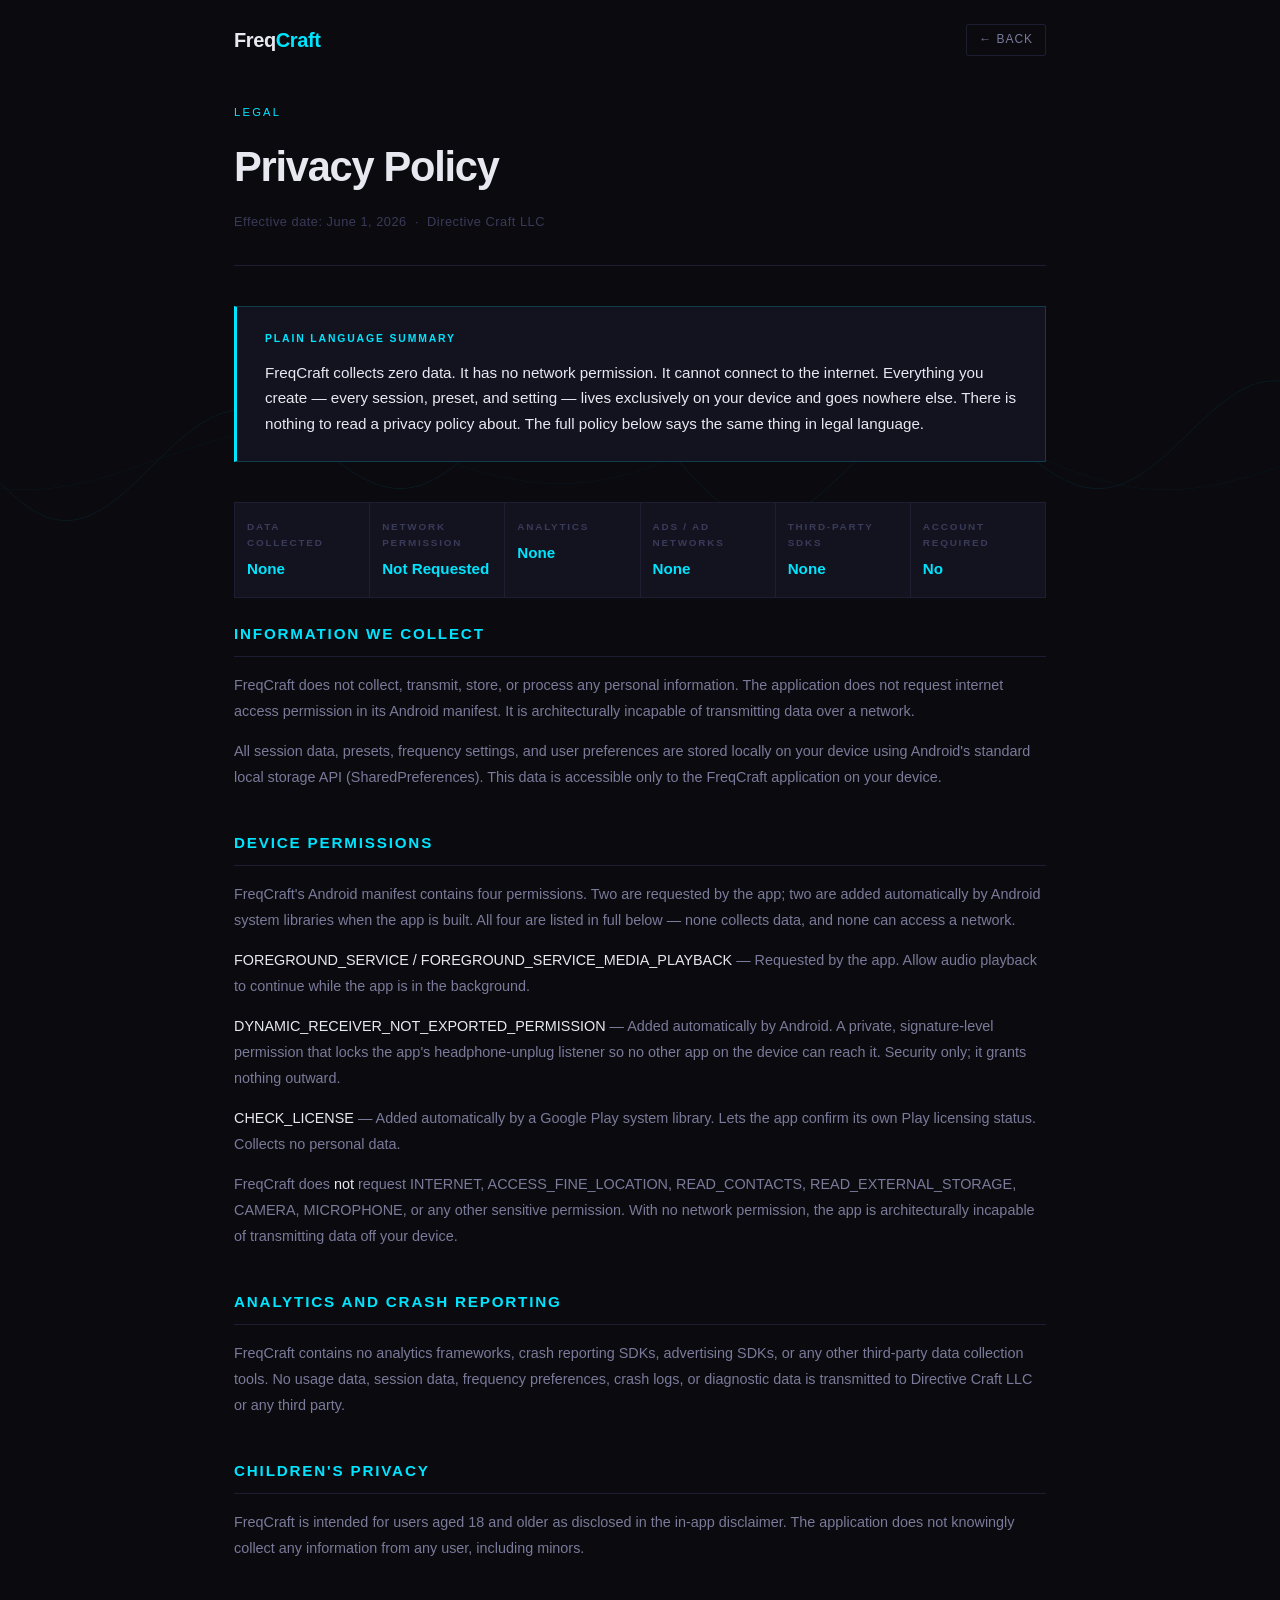
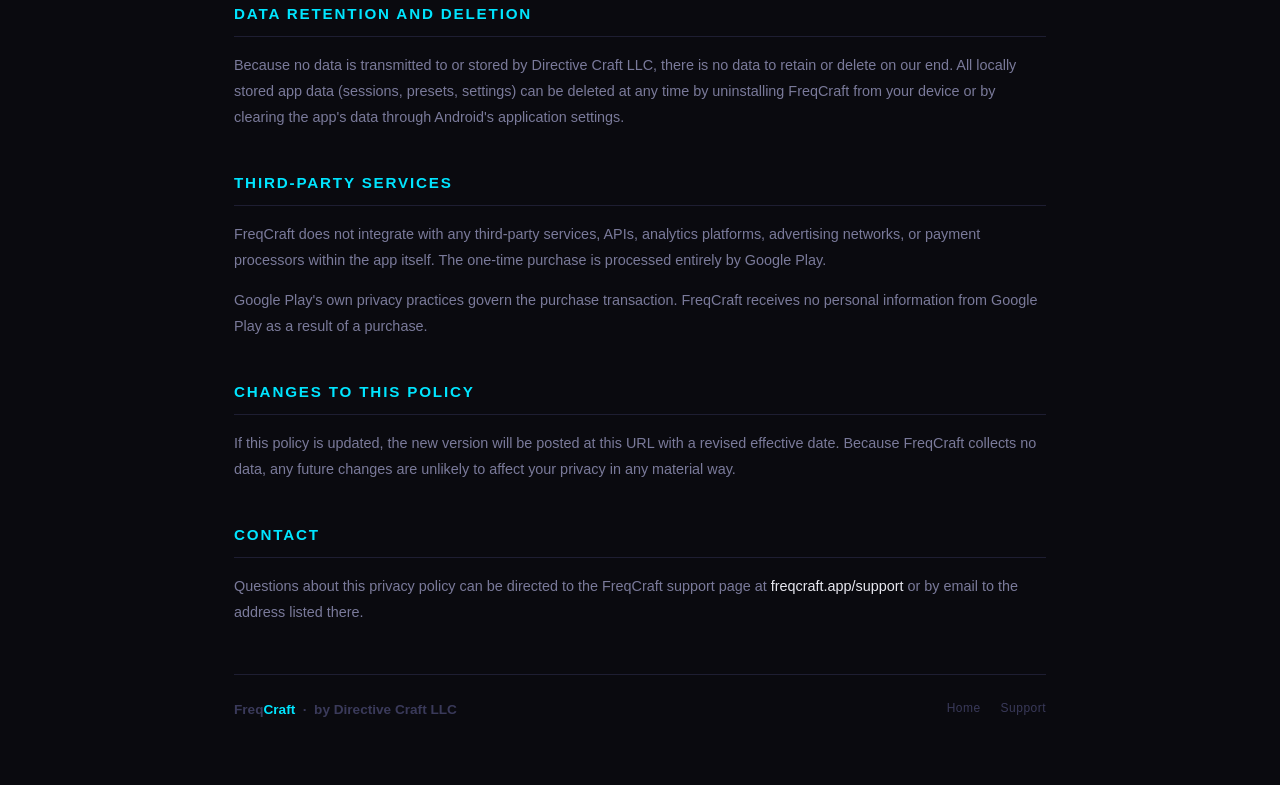
==== privacy/index.html @ 6402389b "Launch: promote launch page to index; self-host fonts (remove Google Fonts tracker) on home/support/" ====
<!DOCTYPE html>
<html lang="en">
<head>
  <meta charset="UTF-8" />
  <meta name="viewport" content="width=device-width, initial-scale=1.0" />
  <link rel="canonical" href="https://www.freqcraft.app/privacy/" />
  <title>Privacy Policy — FreqCraft</title>
  <meta name="description" content="FreqCraft Privacy Policy. Zero data collection. No network permission. Everything stays on your device." />
  <link rel="stylesheet" href="../assets/fonts.css" />
  <style>
    *, *::before, *::after { box-sizing: border-box; margin: 0; padding: 0; }

    :root {
      --black:    #0A0A0F;
      --panel:    #13131F;
      --border:   #1E1E32;
      --cyan:     #00E5FF;
      --cyan-dim: #00E5FF33;
      --text:     #E8E8F0;
      --muted:    #7A7A9A;
      --subtle:   #3A3A5A;
    }

    html { scroll-behavior: smooth; }

    body {
      background: var(--black);
      color: var(--text);
      font-family: 'Inter', sans-serif;
      font-size: 16px;
      line-height: 1.6;
      min-height: 100vh;
      overflow-x: hidden;
    }

    #waveCanvas {
      position: fixed;
      top: 0; left: 0;
      width: 100%; height: 100%;
      pointer-events: none;
      z-index: 0;
      opacity: 0.08;
    }

    .wrapper {
      position: relative;
      z-index: 1;
      max-width: 860px;
      margin: 0 auto;
      padding: 0 24px 64px;
    }

    /* NAV */
    nav {
      padding: 24px 0 0;
      display: flex;
      align-items: center;
      justify-content: space-between;
    }

    .wordmark {
      font-family: 'Space Grotesk', sans-serif;
      font-size: 1.25rem;
      font-weight: 700;
      letter-spacing: -0.02em;
      color: var(--text);
      text-decoration: none;
    }
    .wordmark span { color: var(--cyan); }

    .back-link {
      font-family: 'Space Grotesk', sans-serif;
      font-size: 0.75rem;
      font-weight: 500;
      letter-spacing: 0.08em;
      text-transform: uppercase;
      color: var(--muted);
      text-decoration: none;
      border: 1px solid var(--border);
      padding: 5px 12px;
      border-radius: 2px;
      transition: color 0.2s, border-color 0.2s;
    }
    .back-link:hover { color: var(--cyan); border-color: var(--cyan-dim); }

    /* PAGE HEADER */
    .page-header {
      padding: 48px 0 32px;
      border-bottom: 1px solid var(--border);
      margin-bottom: 40px;
    }

    .eyebrow {
      font-family: 'Space Grotesk', sans-serif;
      font-size: 0.7rem;
      font-weight: 500;
      letter-spacing: 0.2em;
      text-transform: uppercase;
      color: var(--cyan);
      margin-bottom: 12px;
    }

    h1 {
      font-family: 'Space Grotesk', sans-serif;
      font-size: clamp(1.8rem, 4vw, 2.6rem);
      font-weight: 700;
      letter-spacing: -0.03em;
      color: var(--text);
      margin-bottom: 12px;
    }

    .effective-date {
      font-size: 0.8rem;
      color: var(--subtle);
      letter-spacing: 0.04em;
    }

    /* SUMMARY BLOCK */
    .summary-block {
      background: var(--panel);
      border: 1px solid var(--cyan-dim);
      border-left: 3px solid var(--cyan);
      padding: 24px 28px;
      margin-bottom: 40px;
    }

    .summary-block .summary-label {
      font-family: 'Space Grotesk', sans-serif;
      font-size: 0.65rem;
      font-weight: 600;
      letter-spacing: 0.18em;
      text-transform: uppercase;
      color: var(--cyan);
      margin-bottom: 12px;
    }

    .summary-block p {
      font-size: 0.95rem;
      color: var(--text);
      line-height: 1.7;
      font-weight: 400;
    }

    /* SECTION */
    .policy-section {
      margin-bottom: 40px;
    }

    .policy-section h2 {
      font-family: 'Space Grotesk', sans-serif;
      font-size: 0.95rem;
      font-weight: 600;
      letter-spacing: 0.12em;
      text-transform: uppercase;
      color: var(--cyan);
      margin-bottom: 16px;
      padding-bottom: 10px;
      border-bottom: 1px solid var(--border);
    }

    .policy-section p {
      font-size: 0.9rem;
      color: var(--muted);
      line-height: 1.8;
      margin-bottom: 14px;
    }
    .policy-section p:last-child { margin-bottom: 0; }

    .policy-section p strong {
      color: var(--text);
      font-weight: 500;
    }

    /* FACT GRID */
    .fact-grid {
      display: grid;
      grid-template-columns: repeat(6, 1fr);
      gap: 1px;
      background: var(--border);
      border: 1px solid var(--border);
      margin: 24px 0;
    }

    .fact-cell {
      background: var(--panel);
      padding: 16px 12px;
    }

    @media (max-width: 640px) {
      .fact-grid { grid-template-columns: repeat(3, 1fr); }
    }

    .fact-label {
      font-family: 'Space Grotesk', sans-serif;
      font-size: 0.62rem;
      font-weight: 600;
      letter-spacing: 0.18em;
      text-transform: uppercase;
      color: var(--subtle);
      margin-bottom: 6px;
    }

    .fact-value {
      font-family: 'Space Grotesk', sans-serif;
      font-size: 0.95rem;
      font-weight: 600;
      color: var(--text);
    }
    .fact-value.positive { color: var(--cyan); }

    /* FOOTER */
    footer {
      border-top: 1px solid var(--border);
      padding: 24px 0 0;
      margin-top: 48px;
      display: flex;
      align-items: flex-start;
      justify-content: space-between;
      flex-wrap: wrap;
      gap: 12px;
    }

    .footer-mark {
      font-family: 'Space Grotesk', sans-serif;
      font-size: 0.85rem;
      font-weight: 600;
      color: var(--subtle);
    }
    .footer-mark span { color: var(--cyan); }

    .footer-links {
      display: flex;
      gap: 20px;
    }
    .footer-links a {
      font-size: 0.75rem;
      color: var(--subtle);
      text-decoration: none;
      letter-spacing: 0.04em;
      transition: color 0.2s;
    }
    .footer-links a:hover { color: var(--cyan); }

    @media (max-width: 600px) {
      nav { flex-direction: column; align-items: flex-start; gap: 10px; }
      .footer-links { flex-direction: column; gap: 8px; }
    }
  </style>
</head>
<body>

<canvas id="waveCanvas"></canvas>

<div class="wrapper">

  <nav>
    <a href="/" class="wordmark">Freq<span>Craft</span></a>
    <a href="/" class="back-link">← Back</a>
  </nav>

  <div class="page-header">
    <p class="eyebrow">Legal</p>
    <h1>Privacy Policy</h1>
    <p class="effective-date">Effective date: June 1, 2026 &nbsp;·&nbsp; Directive Craft LLC</p>
  </div>

  <div class="summary-block">
    <div class="summary-label">Plain Language Summary</div>
    <p>FreqCraft collects zero data. It has no network permission. It cannot connect to the internet. Everything you create — every session, preset, and setting — lives exclusively on your device and goes nowhere else. There is nothing to read a privacy policy about. The full policy below says the same thing in legal language.</p>
  </div>

  <div class="fact-grid">
    <div class="fact-cell">
      <div class="fact-label">Data Collected</div>
      <div class="fact-value positive">None</div>
    </div>
    <div class="fact-cell">
      <div class="fact-label">Network Permission</div>
      <div class="fact-value positive">Not Requested</div>
    </div>
    <div class="fact-cell">
      <div class="fact-label">Analytics</div>
      <div class="fact-value positive">None</div>
    </div>
    <div class="fact-cell">
      <div class="fact-label">Ads / Ad Networks</div>
      <div class="fact-value positive">None</div>
    </div>
    <div class="fact-cell">
      <div class="fact-label">Third-Party SDKs</div>
      <div class="fact-value positive">None</div>
    </div>
    <div class="fact-cell">
      <div class="fact-label">Account Required</div>
      <div class="fact-value positive">No</div>
    </div>
  </div>

  <div class="policy-section">
    <h2>Information We Collect</h2>
    <p>FreqCraft does not collect, transmit, store, or process any personal information. The application does not request internet access permission in its Android manifest. It is architecturally incapable of transmitting data over a network.</p>
    <p>All session data, presets, frequency settings, and user preferences are stored locally on your device using Android's standard local storage API (SharedPreferences). This data is accessible only to the FreqCraft application on your device.</p>
  </div>

  <div class="policy-section">
    <h2>Device Permissions</h2>
    <p>FreqCraft's Android manifest contains four permissions. Two are requested by the app; two are added automatically by Android system libraries when the app is built. All four are listed in full below — none collects data, and none can access a network.</p>
    <p><strong>FOREGROUND_SERVICE / FOREGROUND_SERVICE_MEDIA_PLAYBACK</strong> — Requested by the app. Allow audio playback to continue while the app is in the background.</p>
    <p><strong>DYNAMIC_RECEIVER_NOT_EXPORTED_PERMISSION</strong> — Added automatically by Android. A private, signature-level permission that locks the app's headphone-unplug listener so no other app on the device can reach it. Security only; it grants nothing outward.</p>
    <p><strong>CHECK_LICENSE</strong> — Added automatically by a Google Play system library. Lets the app confirm its own Play licensing status. Collects no personal data.</p>
    <p>FreqCraft does <strong>not</strong> request INTERNET, ACCESS_FINE_LOCATION, READ_CONTACTS, READ_EXTERNAL_STORAGE, CAMERA, MICROPHONE, or any other sensitive permission. With no network permission, the app is architecturally incapable of transmitting data off your device.</p>
  </div>

  <div class="policy-section">
    <h2>Analytics and Crash Reporting</h2>
    <p>FreqCraft contains no analytics frameworks, crash reporting SDKs, advertising SDKs, or any other third-party data collection tools. No usage data, session data, frequency preferences, crash logs, or diagnostic data is transmitted to Directive Craft LLC or any third party.</p>
  </div>

  <div class="policy-section">
    <h2>Children's Privacy</h2>
    <p>FreqCraft is intended for users aged 18 and older as disclosed in the in-app disclaimer. The application does not knowingly collect any information from any user, including minors.</p>
  </div>

  <div class="policy-section">
    <h2>Data Retention and Deletion</h2>
    <p>Because no data is transmitted to or stored by Directive Craft LLC, there is no data to retain or delete on our end. All locally stored app data (sessions, presets, settings) can be deleted at any time by uninstalling FreqCraft from your device or by clearing the app's data through Android's application settings.</p>
  </div>

  <div class="policy-section">
    <h2>Third-Party Services</h2>
    <p>FreqCraft does not integrate with any third-party services, APIs, analytics platforms, advertising networks, or payment processors within the app itself. The one-time purchase is processed entirely by Google Play.</p>
    <p>Google Play's own privacy practices govern the purchase transaction. FreqCraft receives no personal information from Google Play as a result of a purchase.</p>
  </div>

  <div class="policy-section">
    <h2>Changes to This Policy</h2>
    <p>If this policy is updated, the new version will be posted at this URL with a revised effective date. Because FreqCraft collects no data, any future changes are unlikely to affect your privacy in any material way.</p>
  </div>

  <div class="policy-section">
    <h2>Contact</h2>
    <p>Questions about this privacy policy can be directed to the FreqCraft support page at <strong>freqcraft.app/support</strong> or by email to the address listed there.</p>
  </div>

  <footer>
    <div class="footer-mark">Freq<span>Craft</span> &nbsp;·&nbsp; by Directive Craft LLC</div>
    <div class="footer-links">
      <a href="/">Home</a>
      <a href="/support">Support</a>
    </div>
  </footer>

</div>

<script>
  const canvas = document.getElementById('waveCanvas');
  const ctx    = canvas.getContext('2d');
  let W, H, t  = 0;

  function resize() {
    W = canvas.width  = window.innerWidth;
    H = canvas.height = window.innerHeight;
  }

  function draw() {
    ctx.clearRect(0, 0, W, H);
    const waves = [
      { freq: 0.018, amp: 0.06,  speed: 0.012, phase: 0,   alpha: 0.9 },
      { freq: 0.011, amp: 0.04,  speed: 0.007, phase: 1.2, alpha: 0.5 },
    ];
    waves.forEach(function(w) {
      ctx.beginPath();
      ctx.strokeStyle = 'rgba(0,229,255,' + w.alpha + ')';
      ctx.lineWidth = 1;
      for (var x = 0; x <= W; x += 2) {
        var y = H / 2
          + Math.sin(x * w.freq + t * w.speed + w.phase) * (H * w.amp)
          + Math.sin(x * w.freq * 0.5 + t * w.speed * 0.6) * (H * w.amp * 0.4);
        if (x === 0) { ctx.moveTo(x, y); } else { ctx.lineTo(x, y); }
      }
      ctx.stroke();
    });
    t++;
    requestAnimationFrame(draw);
  }

  window.addEventListener('resize', resize);
  resize();
  draw();
</script>

</body>
</html>
---- assets/fonts.css ----
@font-face {
  font-family: 'Inter';
  font-style: normal;
  font-weight: 300;
  font-display: swap;
  src: url(fonts/Inter-300.woff2) format('woff2');
  unicode-range: U+0000-00FF, U+0131, U+0152-0153, U+02BB-02BC, U+02C6, U+02DA, U+02DC, U+0304, U+0308, U+0329, U+2000-206F, U+20AC, U+2122, U+2191, U+2193, U+2212, U+2215, U+FEFF, U+FFFD;
}
@font-face {
  font-family: 'Inter';
  font-style: normal;
  font-weight: 400;
  font-display: swap;
  src: url(fonts/Inter-400.woff2) format('woff2');
  unicode-range: U+0000-00FF, U+0131, U+0152-0153, U+02BB-02BC, U+02C6, U+02DA, U+02DC, U+0304, U+0308, U+0329, U+2000-206F, U+20AC, U+2122, U+2191, U+2193, U+2212, U+2215, U+FEFF, U+FFFD;
}
@font-face {
  font-family: 'Inter';
  font-style: normal;
  font-weight: 500;
  font-display: swap;
  src: url(fonts/Inter-500.woff2) format('woff2');
  unicode-range: U+0000-00FF, U+0131, U+0152-0153, U+02BB-02BC, U+02C6, U+02DA, U+02DC, U+0304, U+0308, U+0329, U+2000-206F, U+20AC, U+2122, U+2191, U+2193, U+2212, U+2215, U+FEFF, U+FFFD;
}
@font-face {
  font-family: 'Space Grotesk';
  font-style: normal;
  font-weight: 300;
  font-display: swap;
  src: url(fonts/SpaceGrotesk-300.woff2) format('woff2');
  unicode-range: U+0000-00FF, U+0131, U+0152-0153, U+02BB-02BC, U+02C6, U+02DA, U+02DC, U+0304, U+0308, U+0329, U+2000-206F, U+20AC, U+2122, U+2191, U+2193, U+2212, U+2215, U+FEFF, U+FFFD;
}
@font-face {
  font-family: 'Space Grotesk';
  font-style: normal;
  font-weight: 400;
  font-display: swap;
  src: url(fonts/SpaceGrotesk-400.woff2) format('woff2');
  unicode-range: U+0000-00FF, U+0131, U+0152-0153, U+02BB-02BC, U+02C6, U+02DA, U+02DC, U+0304, U+0308, U+0329, U+2000-206F, U+20AC, U+2122, U+2191, U+2193, U+2212, U+2215, U+FEFF, U+FFFD;
}
@font-face {
  font-family: 'Space Grotesk';
  font-style: normal;
  font-weight: 500;
  font-display: swap;
  src: url(fonts/SpaceGrotesk-500.woff2) format('woff2');
  unicode-range: U+0000-00FF, U+0131, U+0152-0153, U+02BB-02BC, U+02C6, U+02DA, U+02DC, U+0304, U+0308, U+0329, U+2000-206F, U+20AC, U+2122, U+2191, U+2193, U+2212, U+2215, U+FEFF, U+FFFD;
}
@font-face {
  font-family: 'Space Grotesk';
  font-style: normal;
  font-weight: 600;
  font-display: swap;
  src: url(fonts/SpaceGrotesk-600.woff2) format('woff2');
  unicode-range: U+0000-00FF, U+0131, U+0152-0153, U+02BB-02BC, U+02C6, U+02DA, U+02DC, U+0304, U+0308, U+0329, U+2000-206F, U+20AC, U+2122, U+2191, U+2193, U+2212, U+2215, U+FEFF, U+FFFD;
}
@font-face {
  font-family: 'Space Grotesk';
  font-style: normal;
  font-weight: 700;
  font-display: swap;
  src: url(fonts/SpaceGrotesk-700.woff2) format('woff2');
  unicode-range: U+0000-00FF, U+0131, U+0152-0153, U+02BB-02BC, U+02C6, U+02DA, U+02DC, U+0304, U+0308, U+0329, U+2000-206F, U+20AC, U+2122, U+2191, U+2193, U+2212, U+2215, U+FEFF, U+FFFD;
}
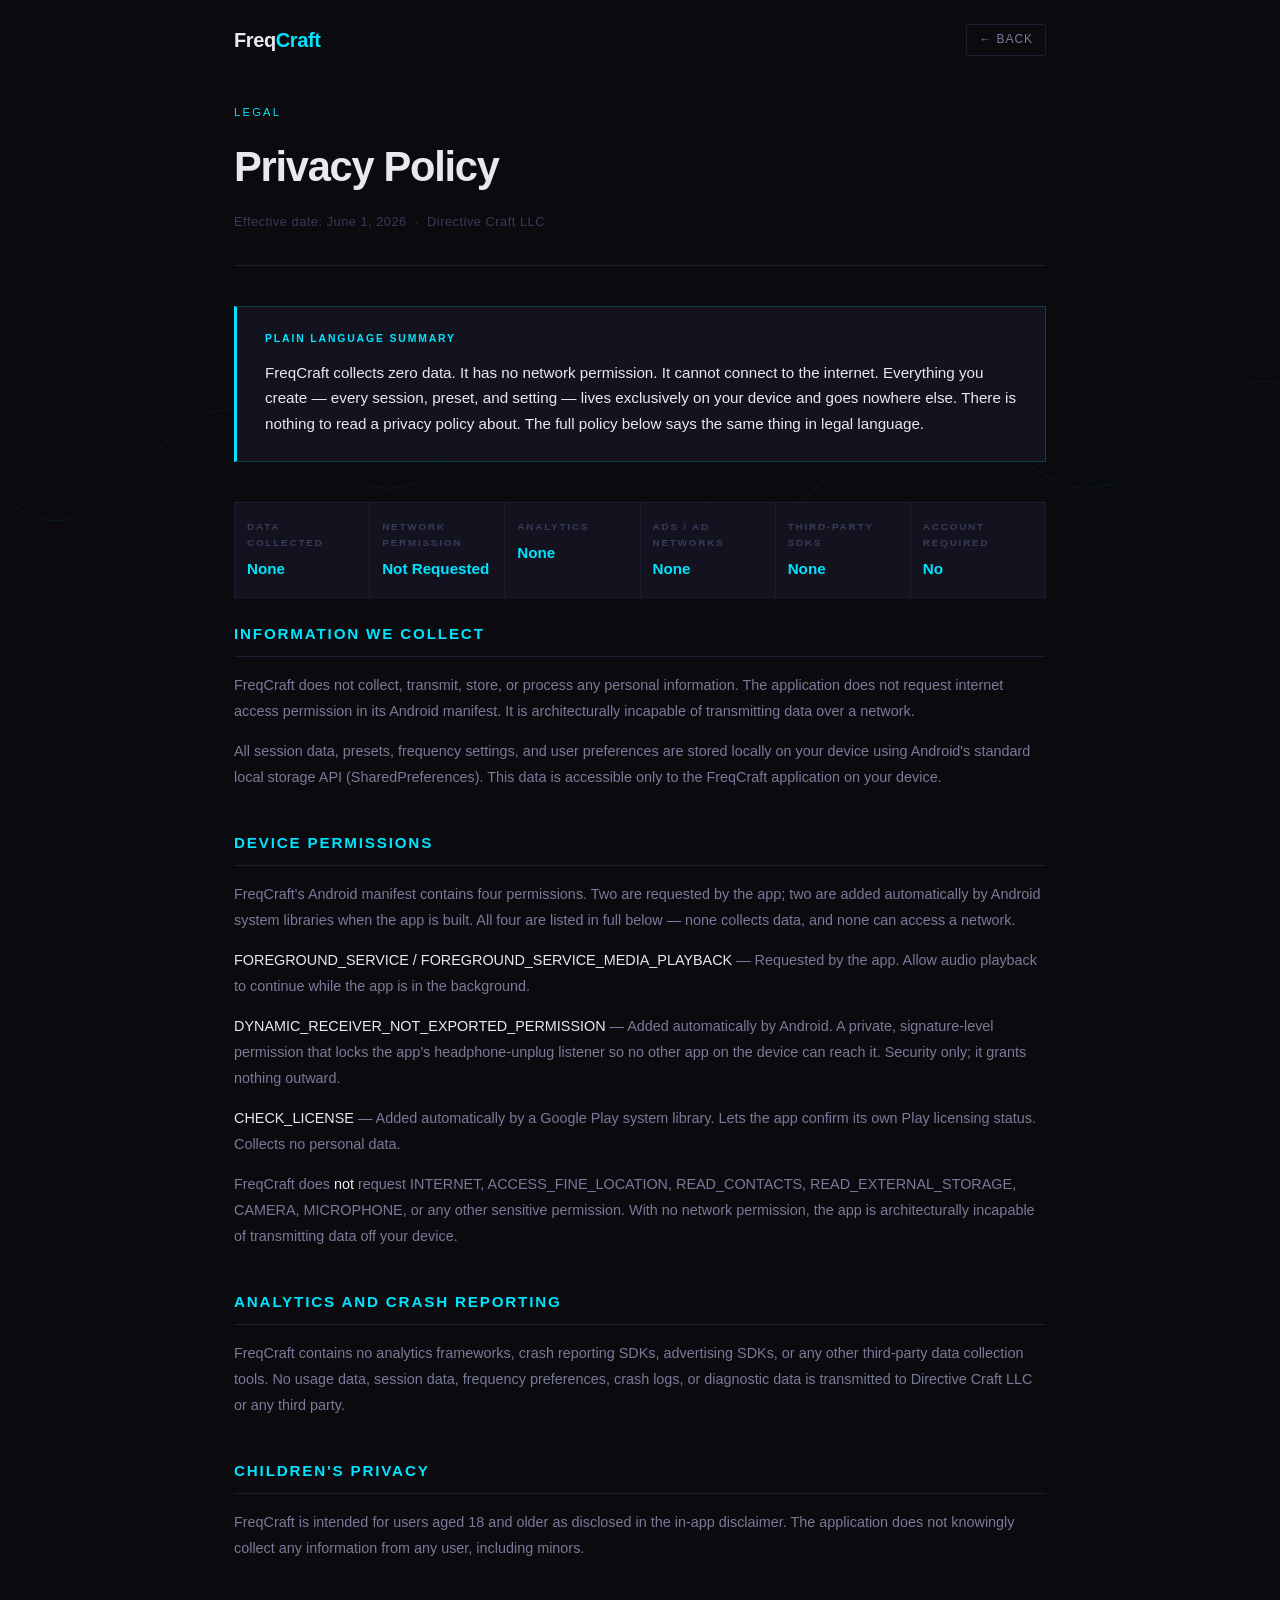
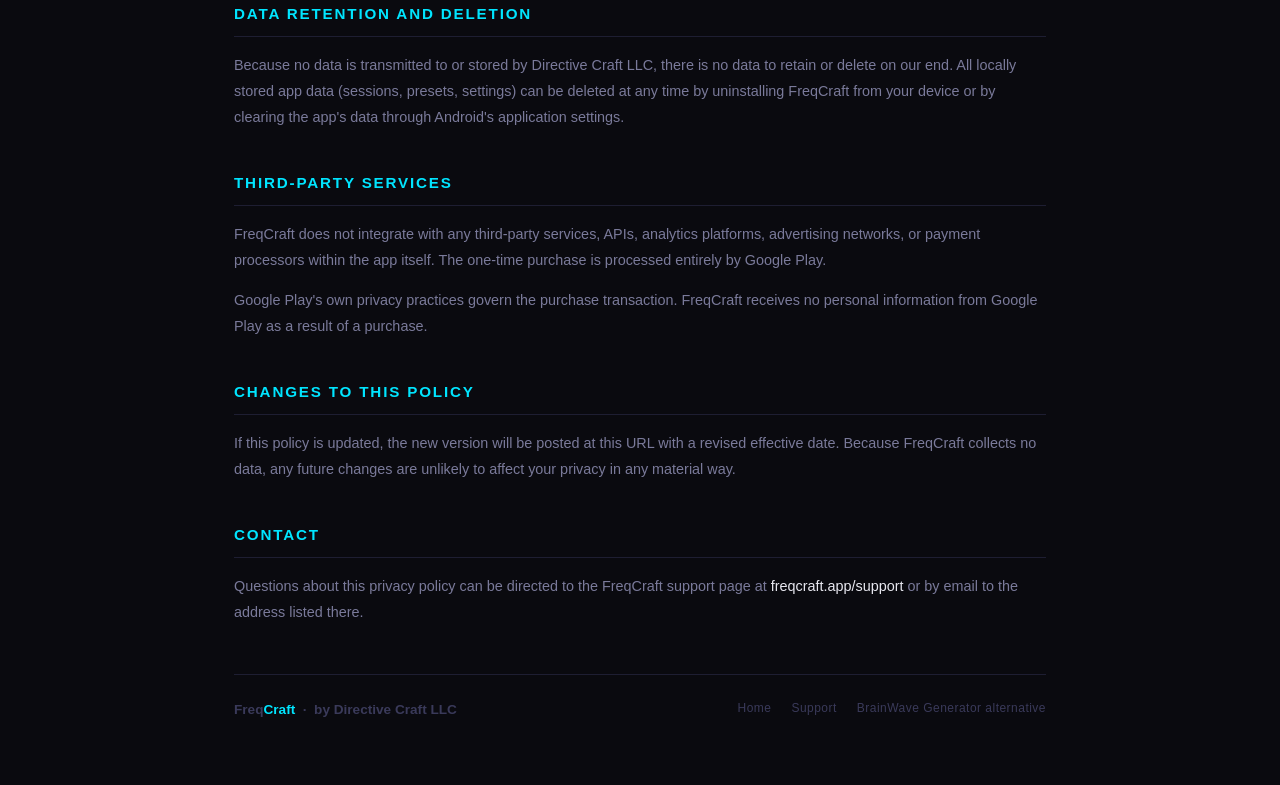
==== commit 42f62a60: "Restore homepage feature graphic + social tags; add nav/footer to BWGen page; cross-link support & p" ====
--- a/privacy/index.html
+++ b/privacy/index.html
@@ -347,6 +347,7 @@
     <div class="footer-links">
       <a href="/">Home</a>
       <a href="/support">Support</a>
+      <a href="/alternatives/brainwave-generator">BrainWave Generator alternative</a>
     </div>
   </footer>
 
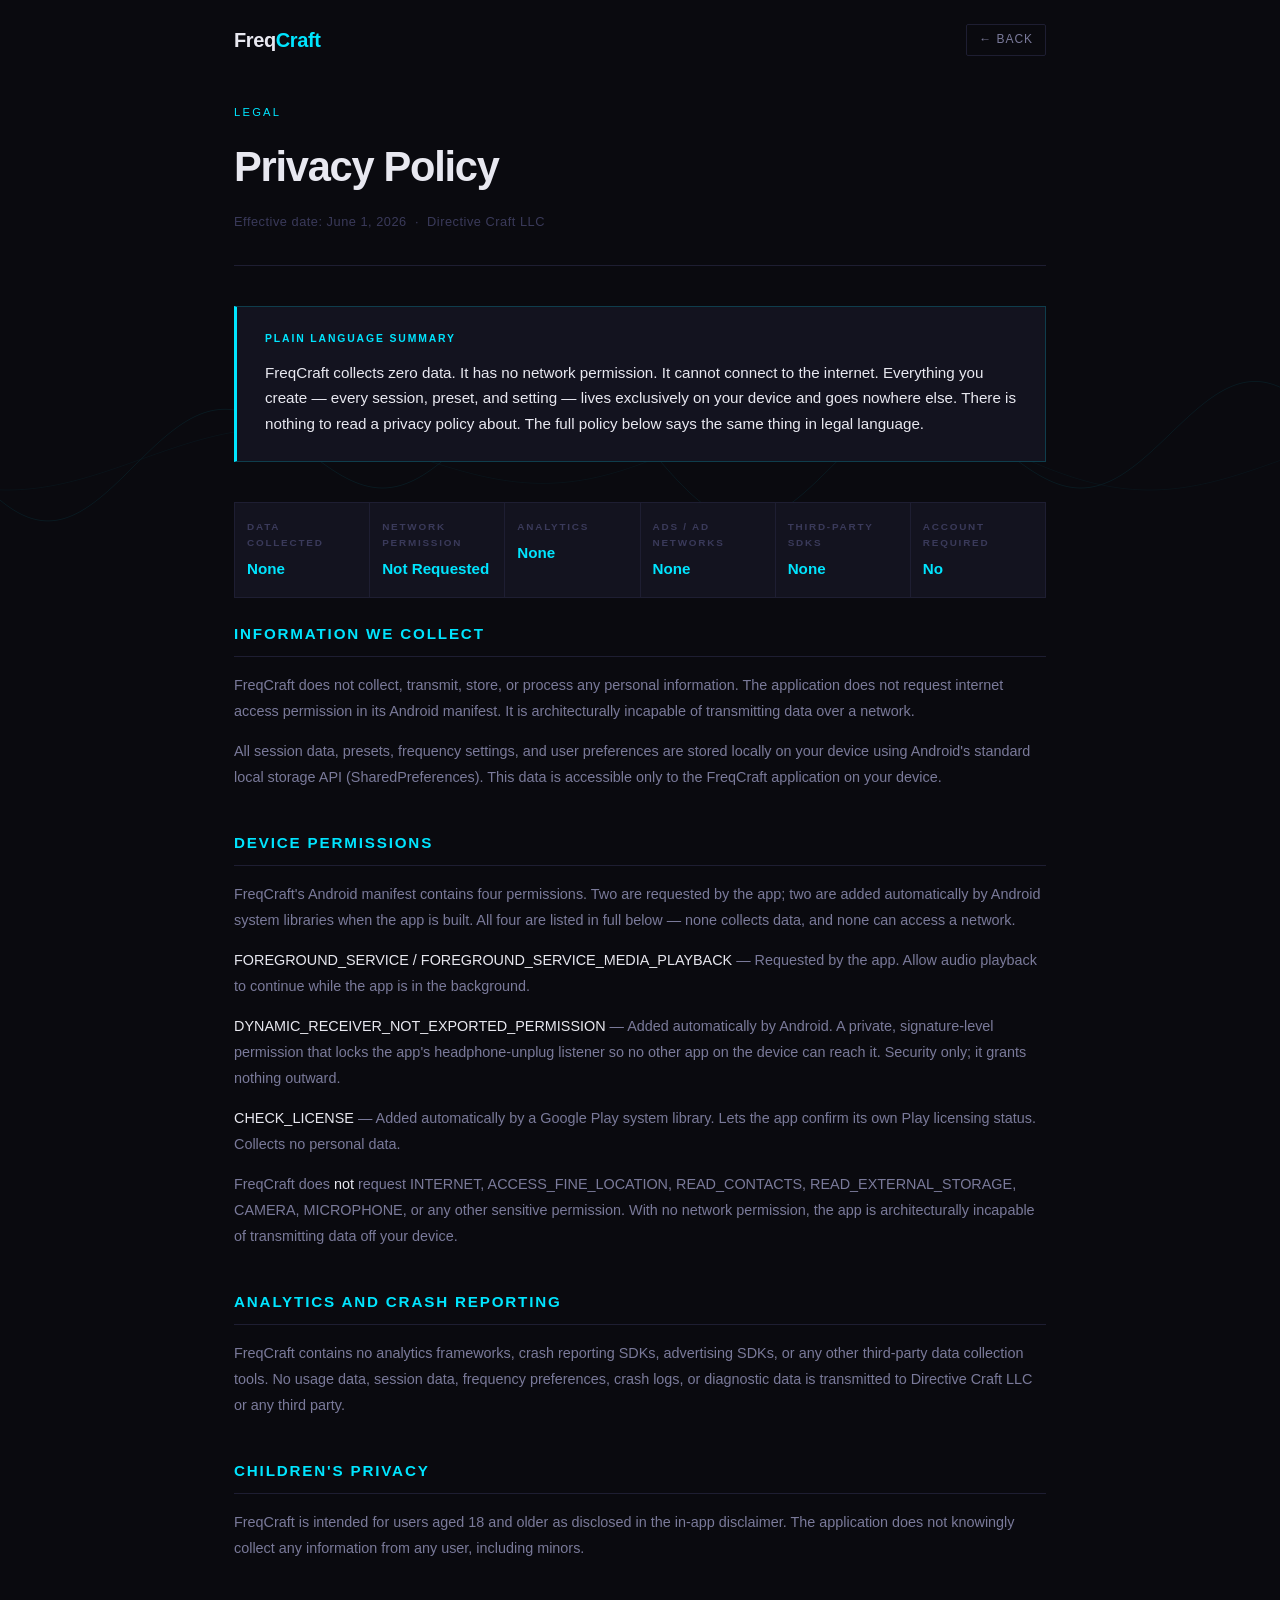
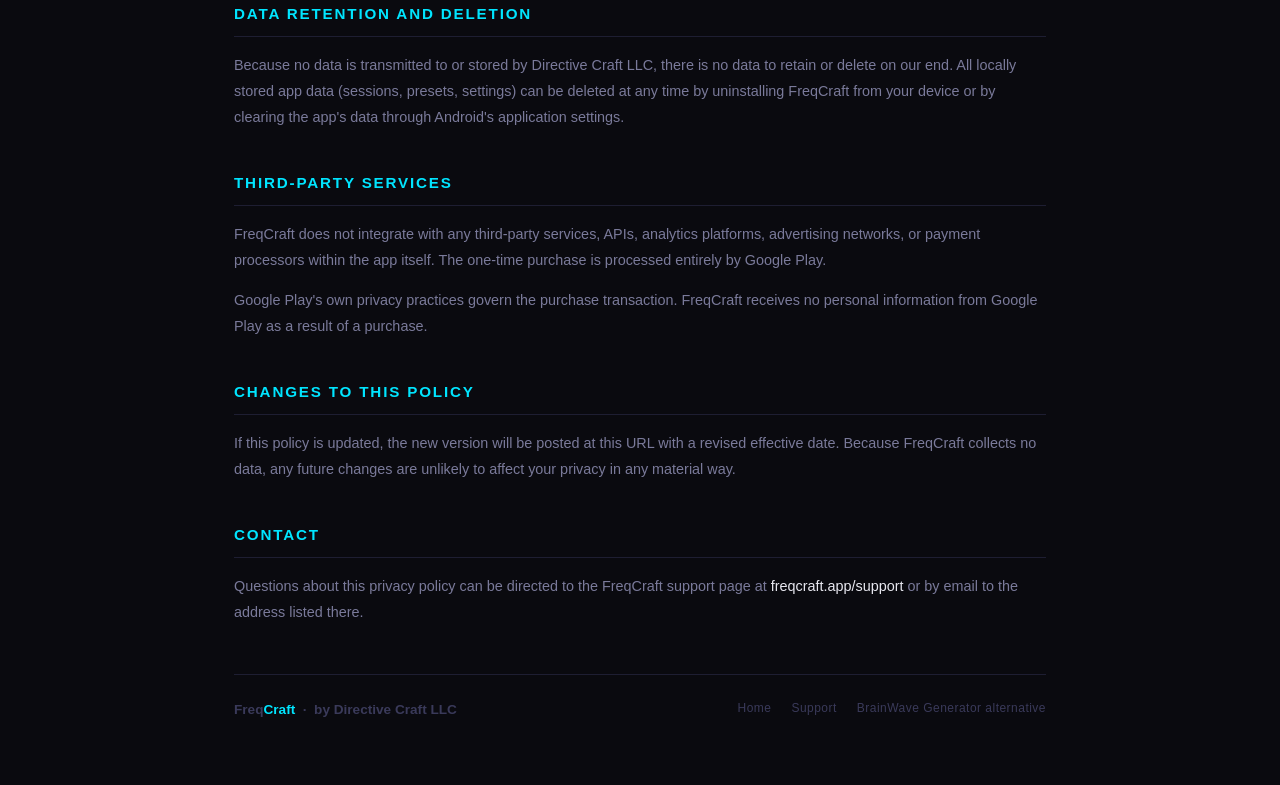
==== commit 0dc83579: "Unify typography (system body + Space Grotesk headlines); match BWGen page palette; fix Studio CTA a" ====
--- a/privacy/index.html
+++ b/privacy/index.html
@@ -26,7 +26,7 @@
     body {
       background: var(--black);
       color: var(--text);
-      font-family: 'Inter', sans-serif;
+      font-family: -apple-system, BlinkMacSystemFont, 'Segoe UI', Roboto, Helvetica, Arial, sans-serif;
       font-size: 16px;
       line-height: 1.6;
       min-height: 100vh;
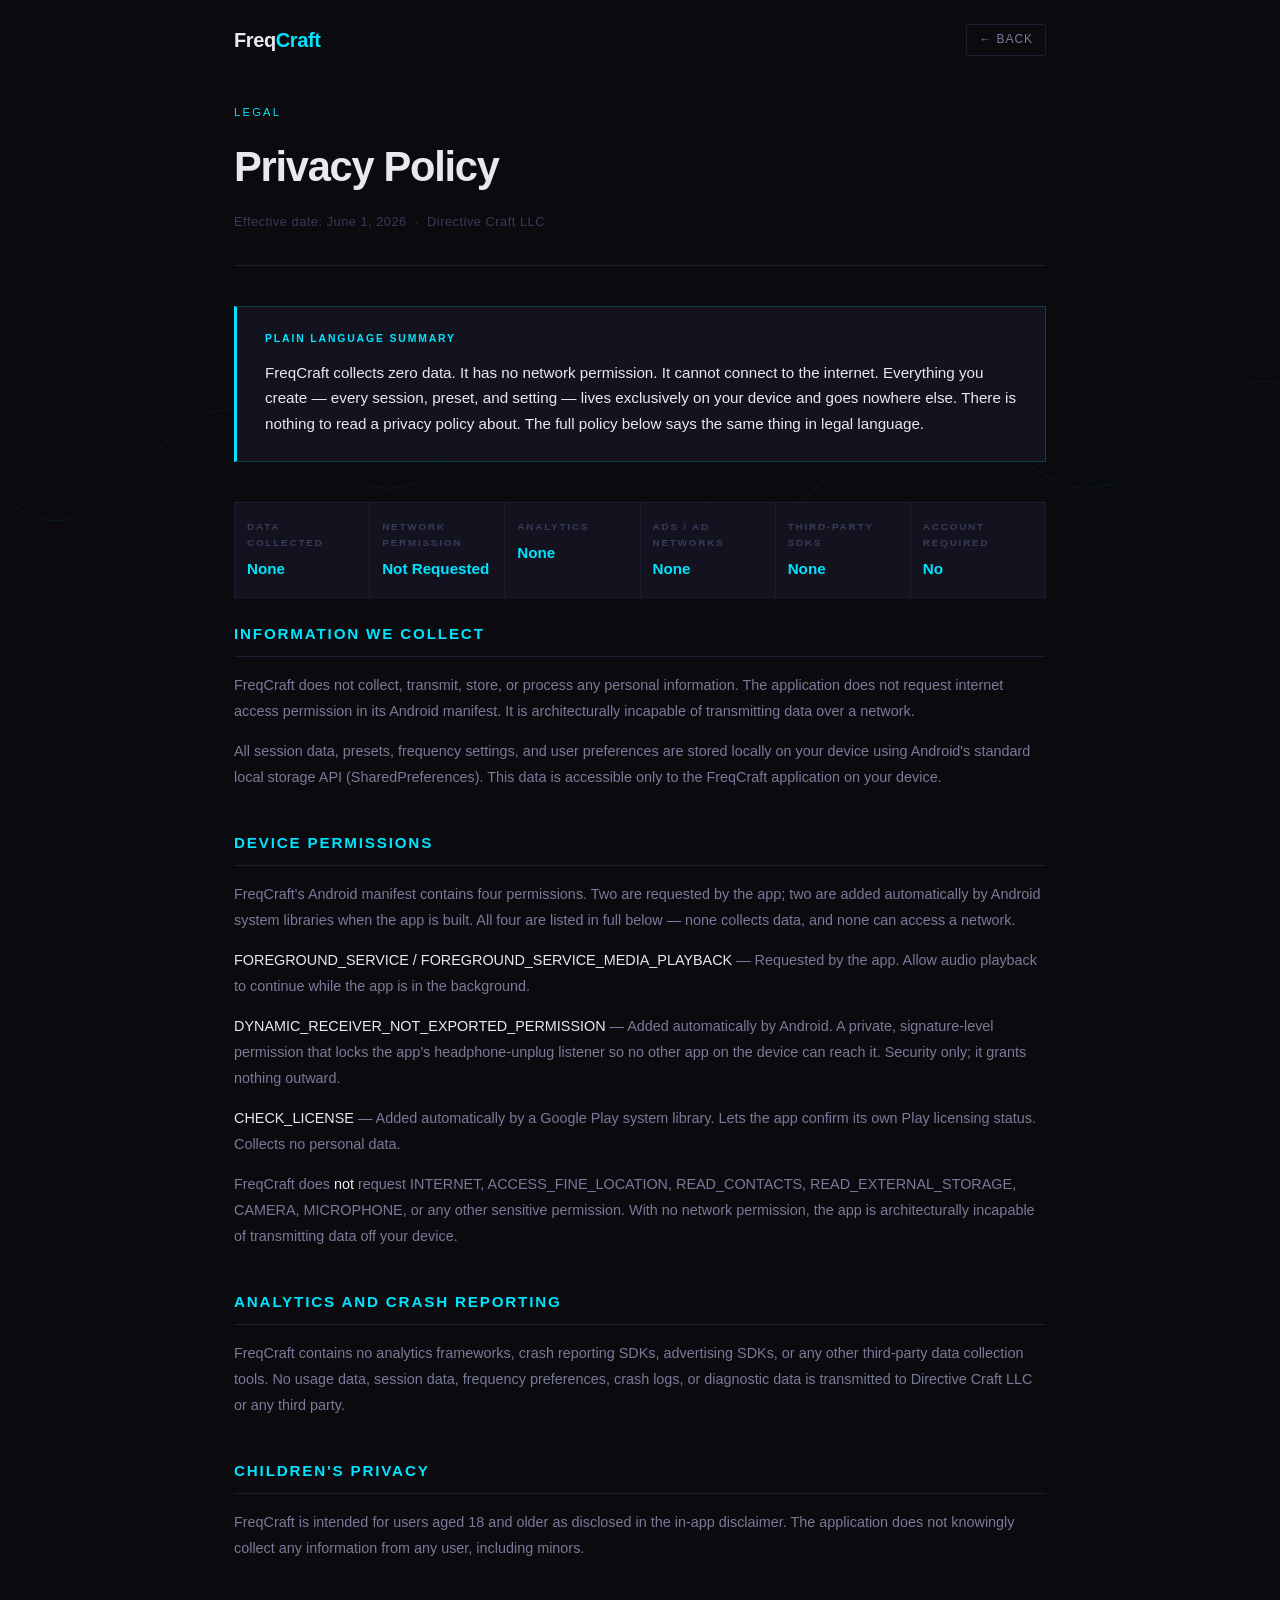
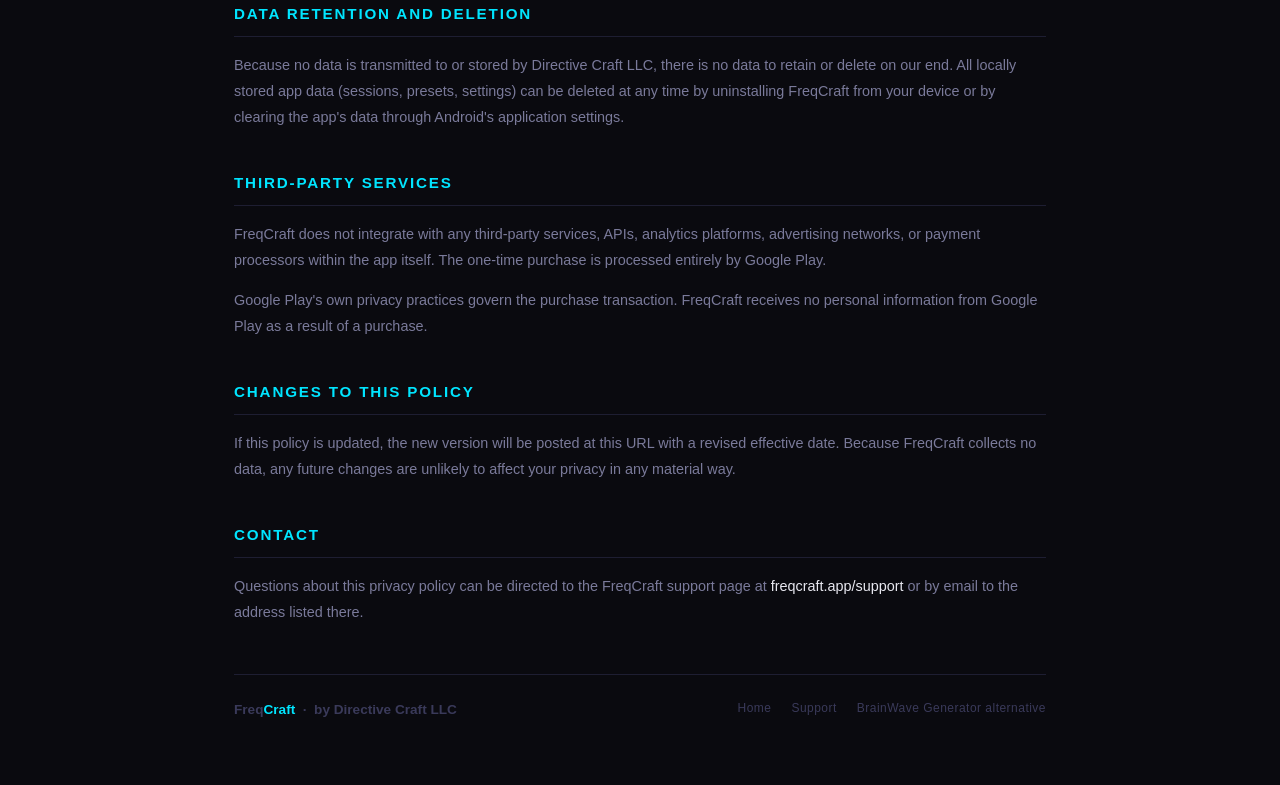
==== commit 042bd262: "Add favicon and apple-touch icons" ====
--- a/privacy/index.html
+++ b/privacy/index.html
@@ -6,6 +6,9 @@
   <link rel="canonical" href="https://www.freqcraft.app/privacy/" />
   <title>Privacy Policy — FreqCraft</title>
   <meta name="description" content="FreqCraft Privacy Policy. Zero data collection. No network permission. Everything stays on your device." />
+  <link rel="icon" href="/favicon.ico" sizes="any" />
+  <link rel="icon" type="image/png" sizes="32x32" href="/assets/favicon-32.png" />
+  <link rel="apple-touch-icon" href="/assets/apple-touch-icon.png" />
   <link rel="stylesheet" href="../assets/fonts.css" />
   <style>
     *, *::before, *::after { box-sizing: border-box; margin: 0; padding: 0; }
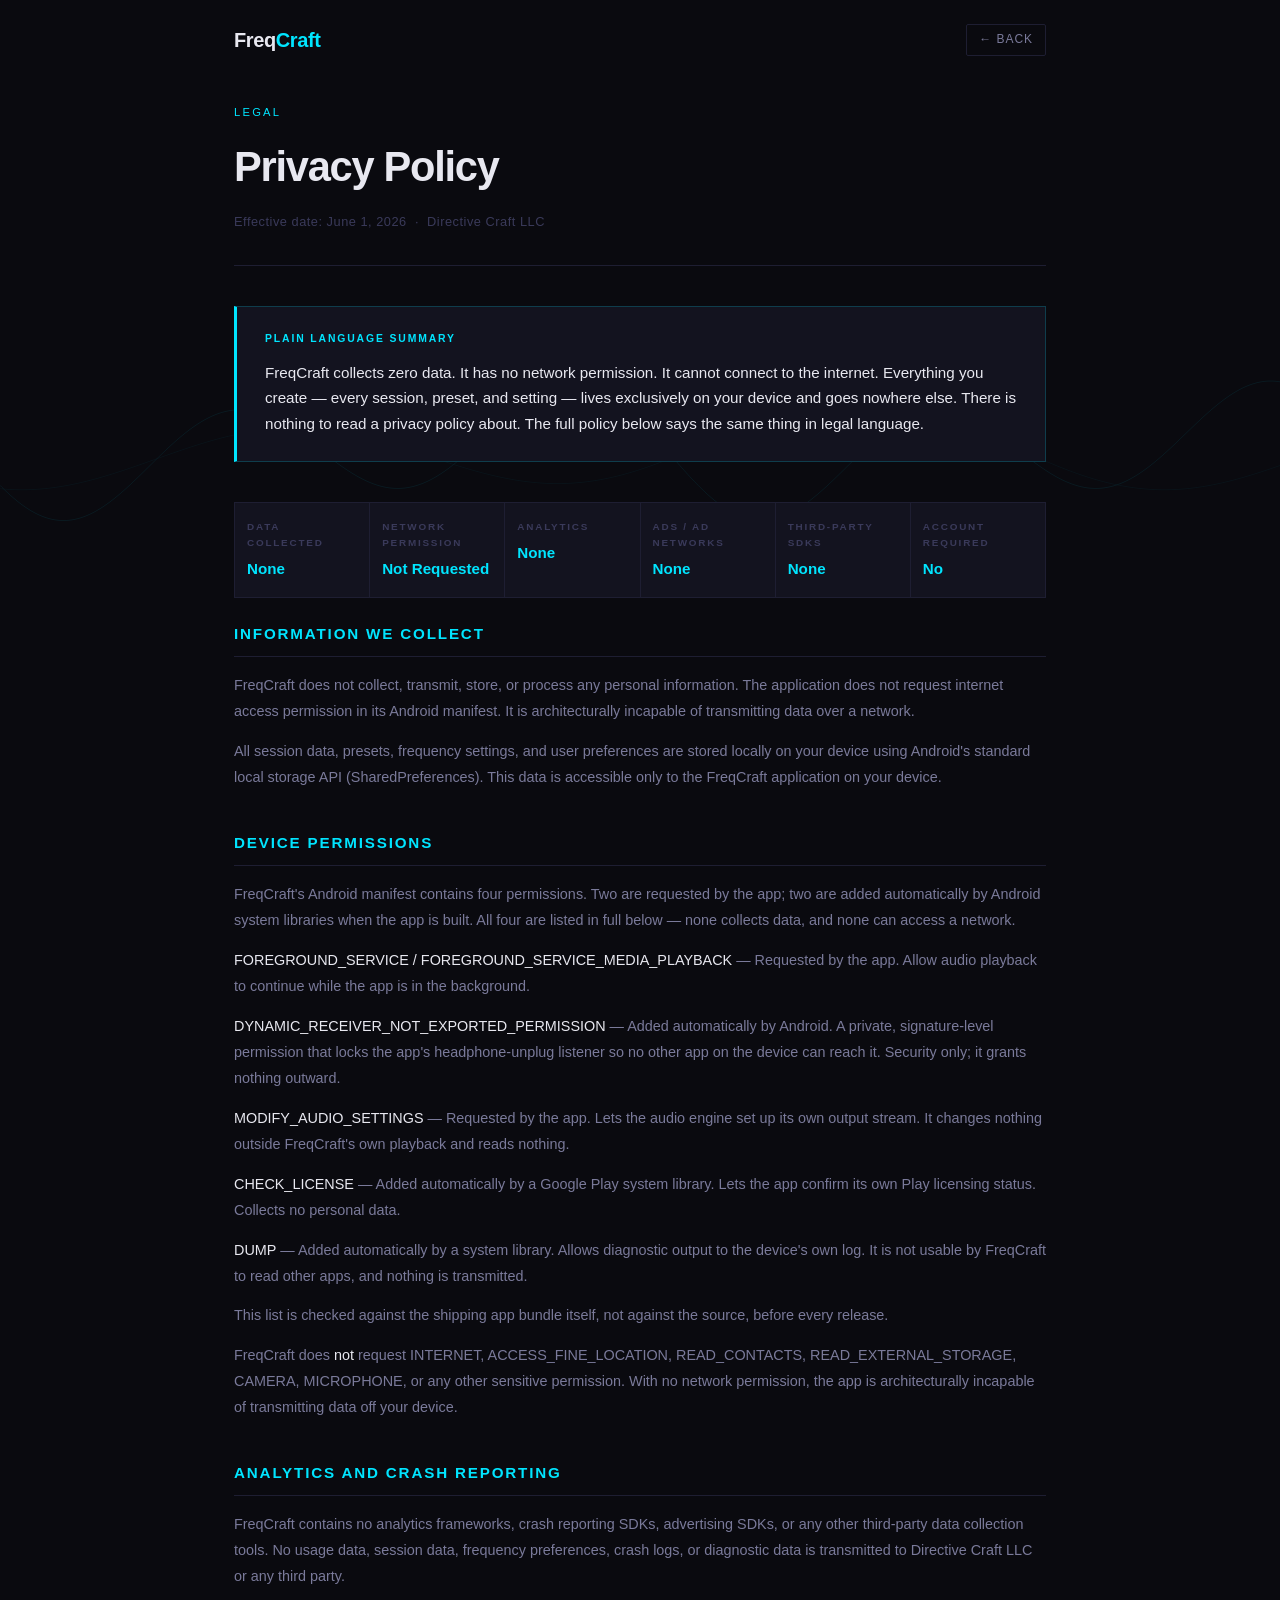
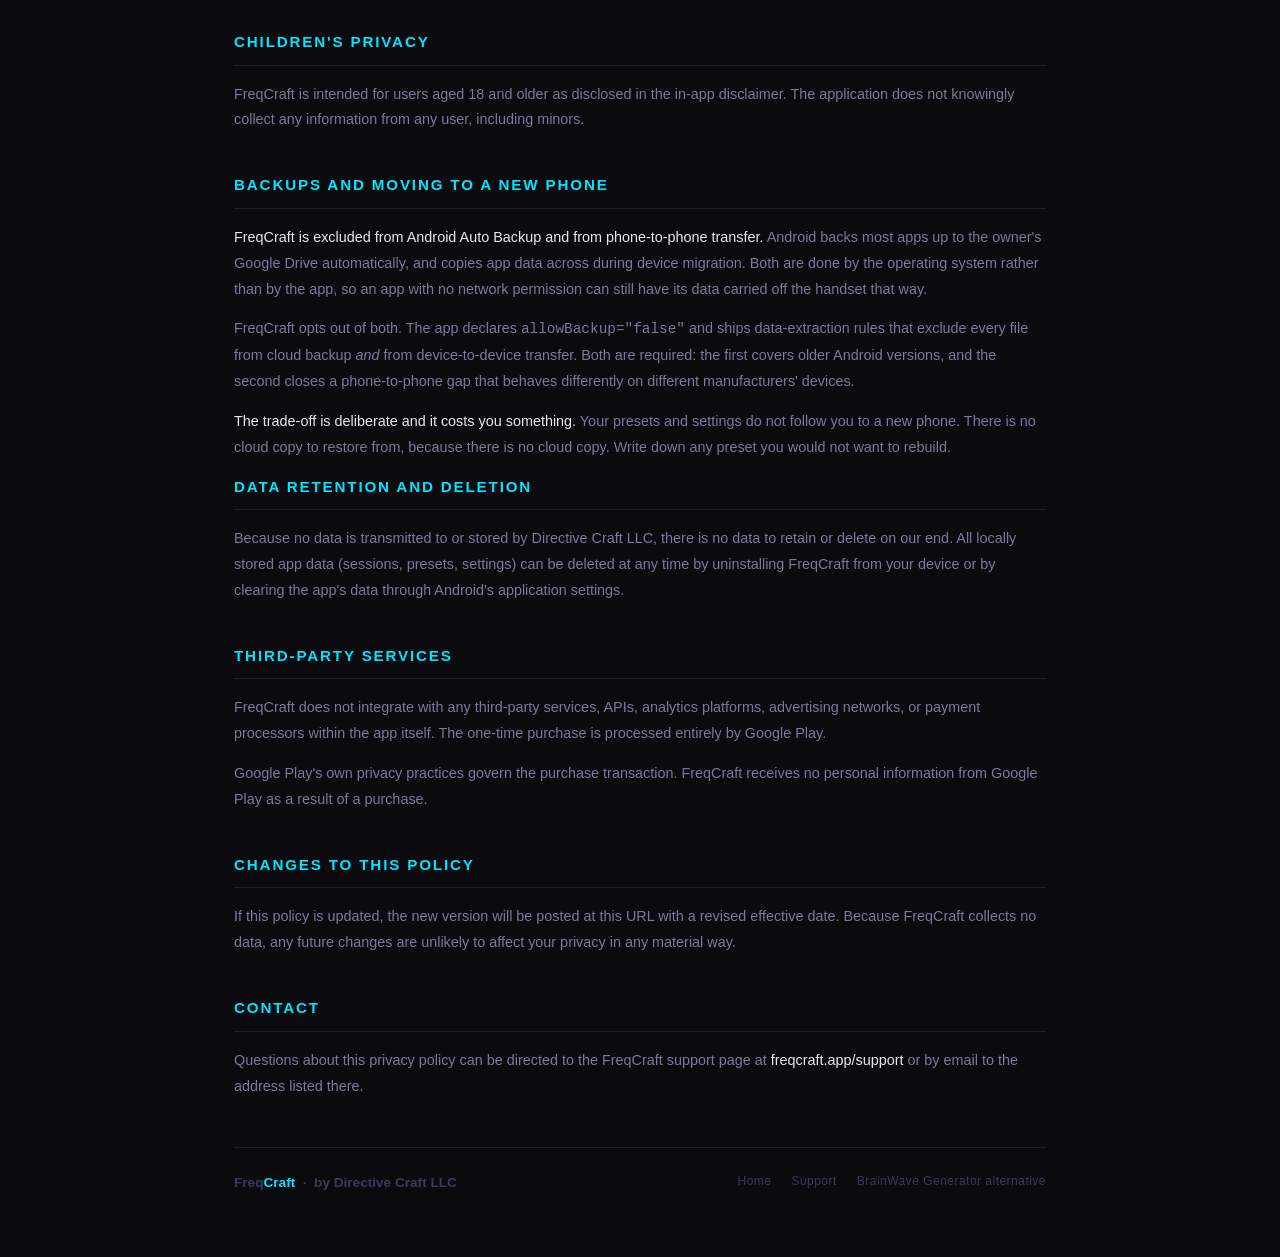
==== commit 7ccd8962: "Say that the OS was backing up app data, and that it no longer is FreqCraft has never had internet p" ====
--- a/privacy/index.html
+++ b/privacy/index.html
@@ -310,7 +310,10 @@
     <p>FreqCraft's Android manifest contains four permissions. Two are requested by the app; two are added automatically by Android system libraries when the app is built. All four are listed in full below — none collects data, and none can access a network.</p>
     <p><strong>FOREGROUND_SERVICE / FOREGROUND_SERVICE_MEDIA_PLAYBACK</strong> — Requested by the app. Allow audio playback to continue while the app is in the background.</p>
     <p><strong>DYNAMIC_RECEIVER_NOT_EXPORTED_PERMISSION</strong> — Added automatically by Android. A private, signature-level permission that locks the app's headphone-unplug listener so no other app on the device can reach it. Security only; it grants nothing outward.</p>
+    <p><strong>MODIFY_AUDIO_SETTINGS</strong> — Requested by the app. Lets the audio engine set up its own output stream. It changes nothing outside FreqCraft's own playback and reads nothing.</p>
     <p><strong>CHECK_LICENSE</strong> — Added automatically by a Google Play system library. Lets the app confirm its own Play licensing status. Collects no personal data.</p>
+    <p><strong>DUMP</strong> — Added automatically by a system library. Allows diagnostic output to the device's own log. It is not usable by FreqCraft to read other apps, and nothing is transmitted.</p>
+    <p>This list is checked against the shipping app bundle itself, not against the source, before every release.</p>
     <p>FreqCraft does <strong>not</strong> request INTERNET, ACCESS_FINE_LOCATION, READ_CONTACTS, READ_EXTERNAL_STORAGE, CAMERA, MICROPHONE, or any other sensitive permission. With no network permission, the app is architecturally incapable of transmitting data off your device.</p>
   </div>
 
@@ -325,6 +328,11 @@
   </div>
 
   <div class="policy-section">
+    <h2>Backups and Moving to a New Phone</h2>
+    <p><strong>FreqCraft is excluded from Android Auto Backup and from phone-to-phone transfer.</strong> Android backs most apps up to the owner's Google Drive automatically, and copies app data across during device migration. Both are done by the operating system rather than by the app, so an app with no network permission can still have its data carried off the handset that way.</p>
+    <p>FreqCraft opts out of both. The app declares <code>allowBackup="false"</code> and ships data-extraction rules that exclude every file from cloud backup <em>and</em> from device-to-device transfer. Both are required: the first covers older Android versions, and the second closes a phone-to-phone gap that behaves differently on different manufacturers' devices.</p>
+    <p><strong>The trade-off is deliberate and it costs you something.</strong> Your presets and settings do not follow you to a new phone. There is no cloud copy to restore from, because there is no cloud copy. Write down any preset you would not want to rebuild.</p>
+
     <h2>Data Retention and Deletion</h2>
     <p>Because no data is transmitted to or stored by Directive Craft LLC, there is no data to retain or delete on our end. All locally stored app data (sessions, presets, settings) can be deleted at any time by uninstalling FreqCraft from your device or by clearing the app's data through Android's application settings.</p>
   </div>
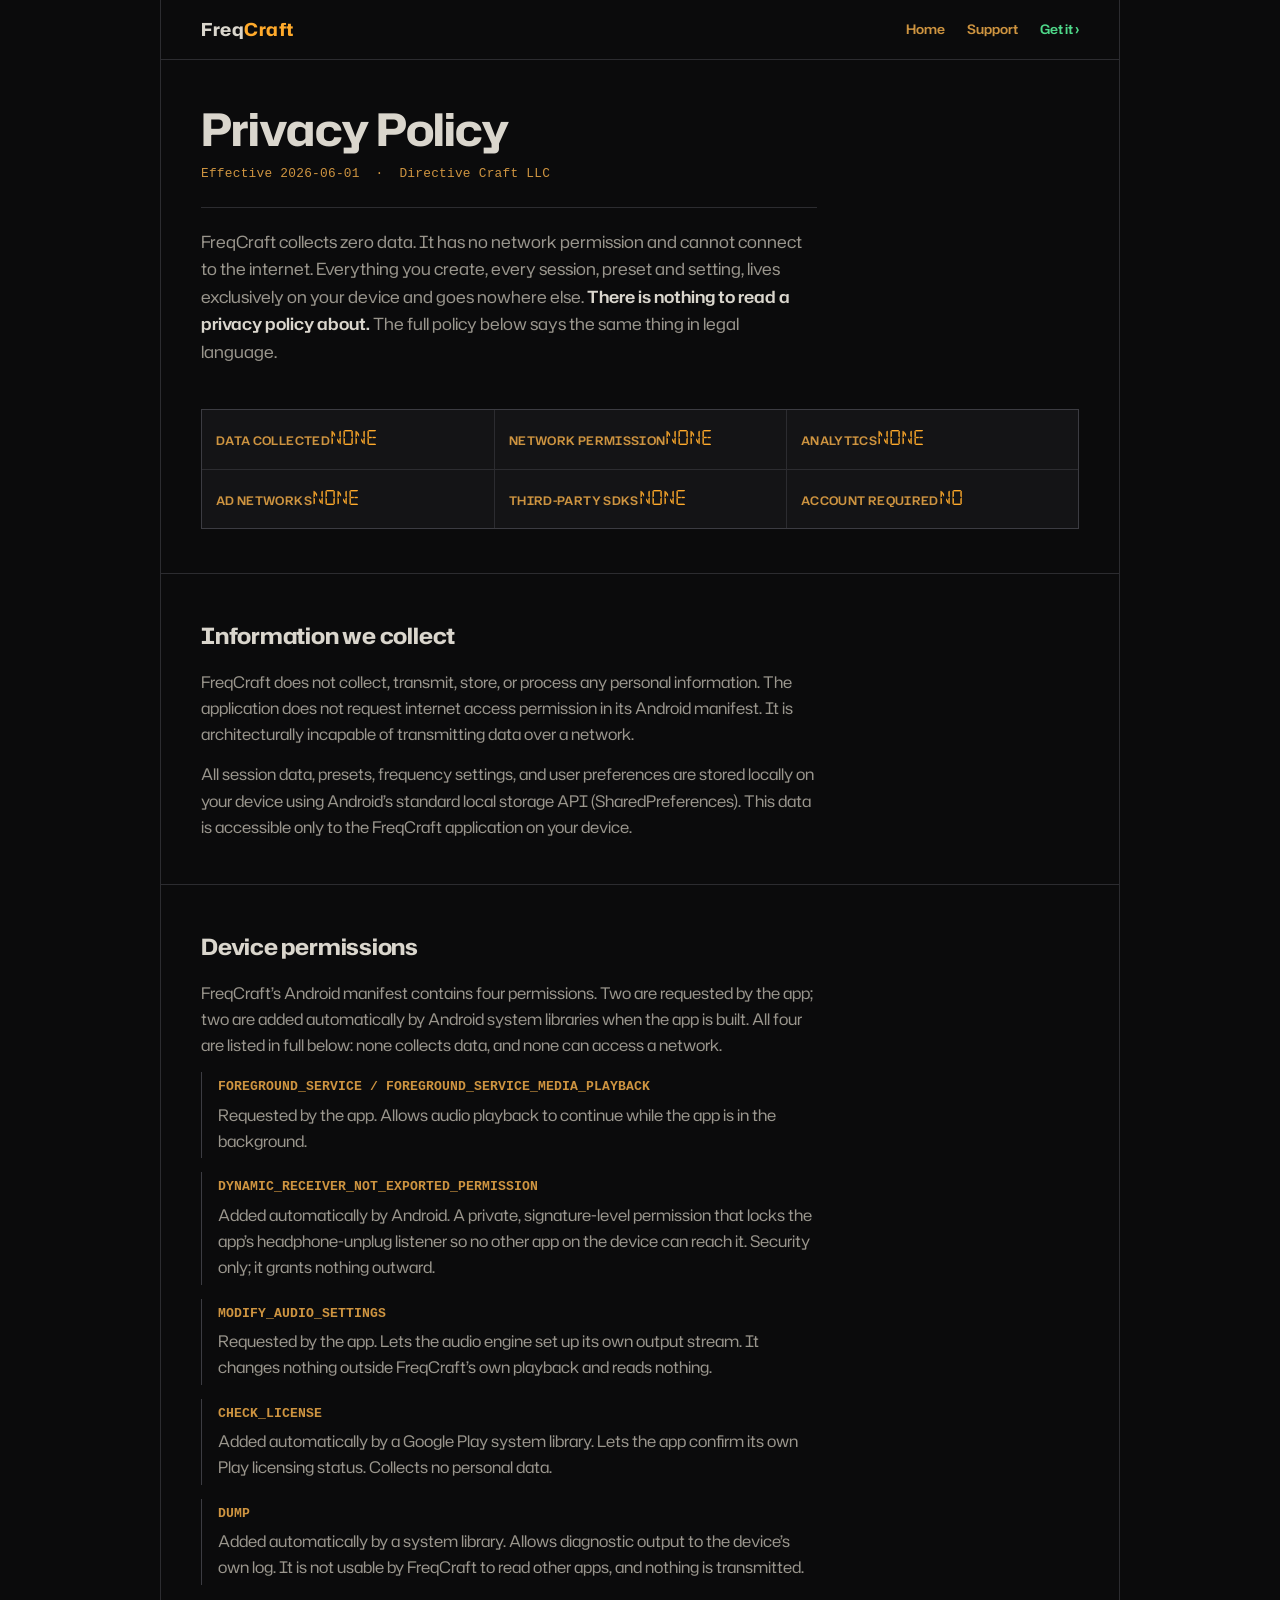
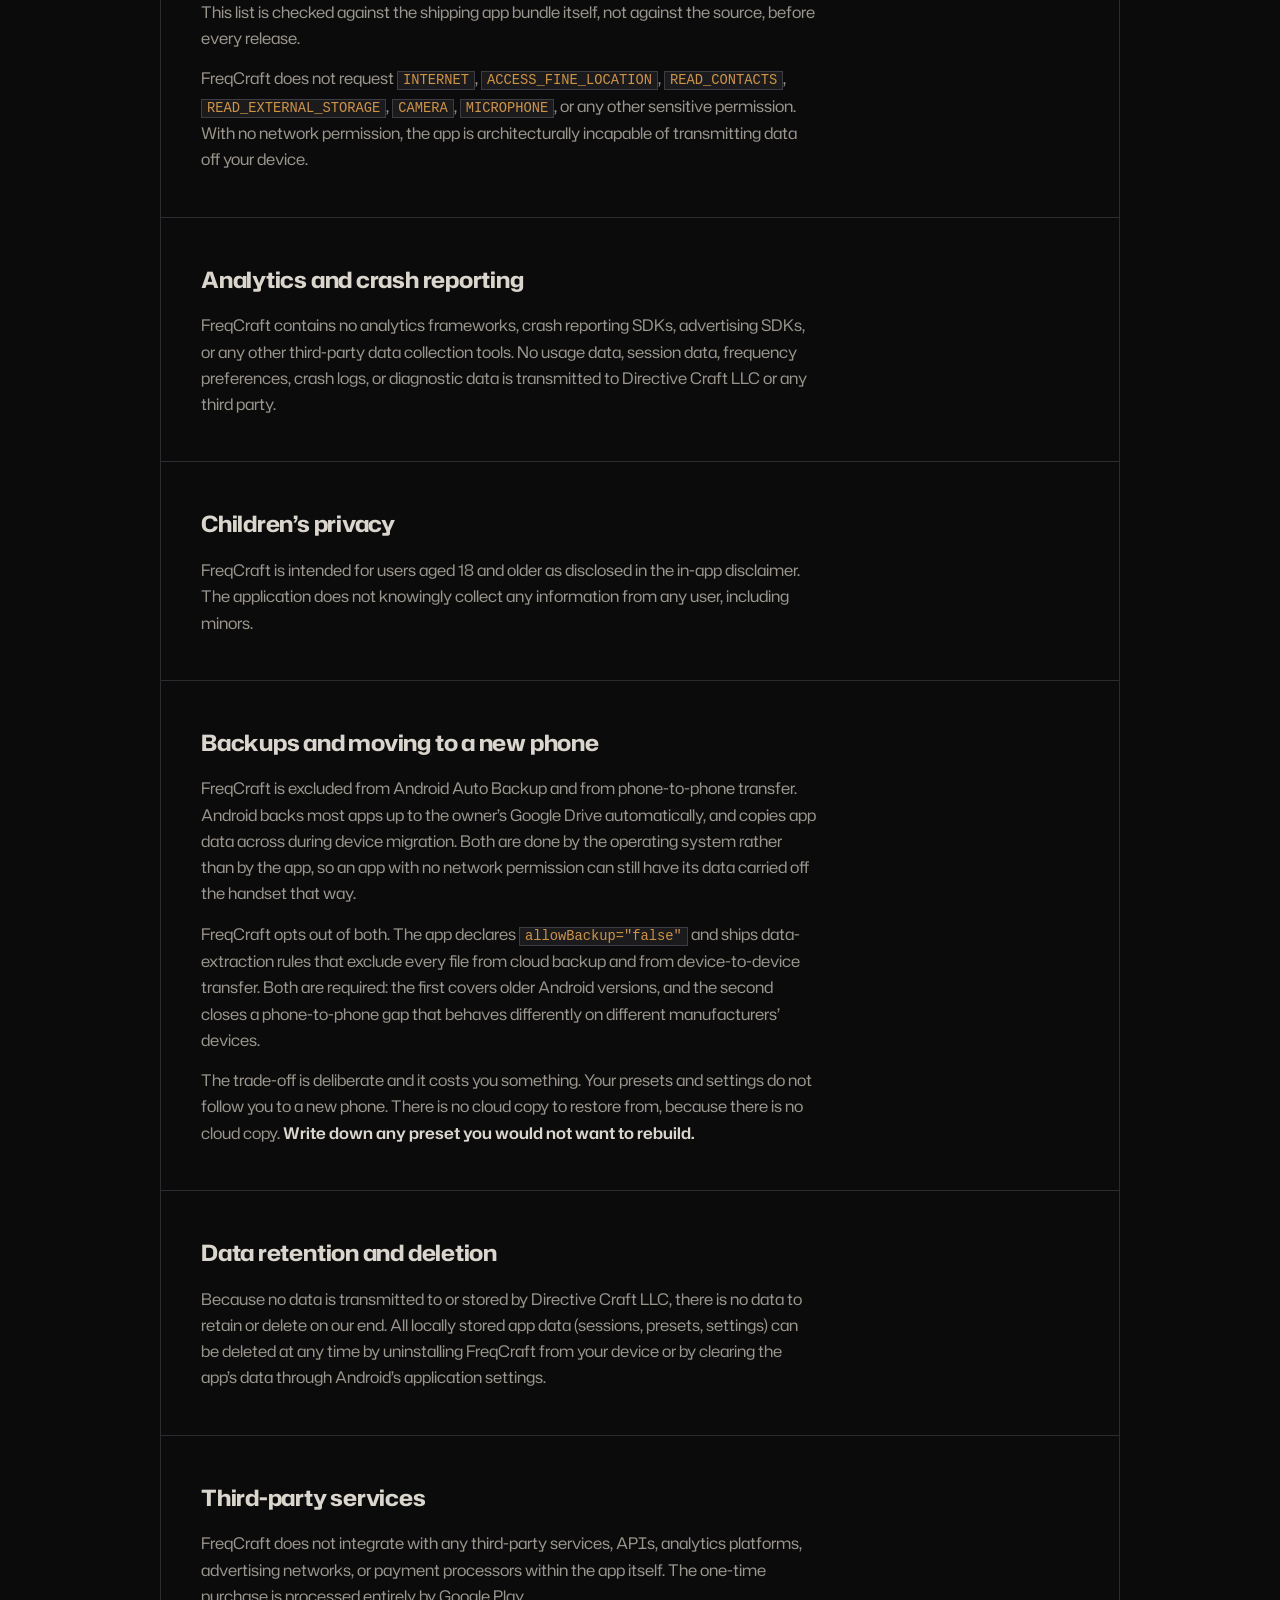
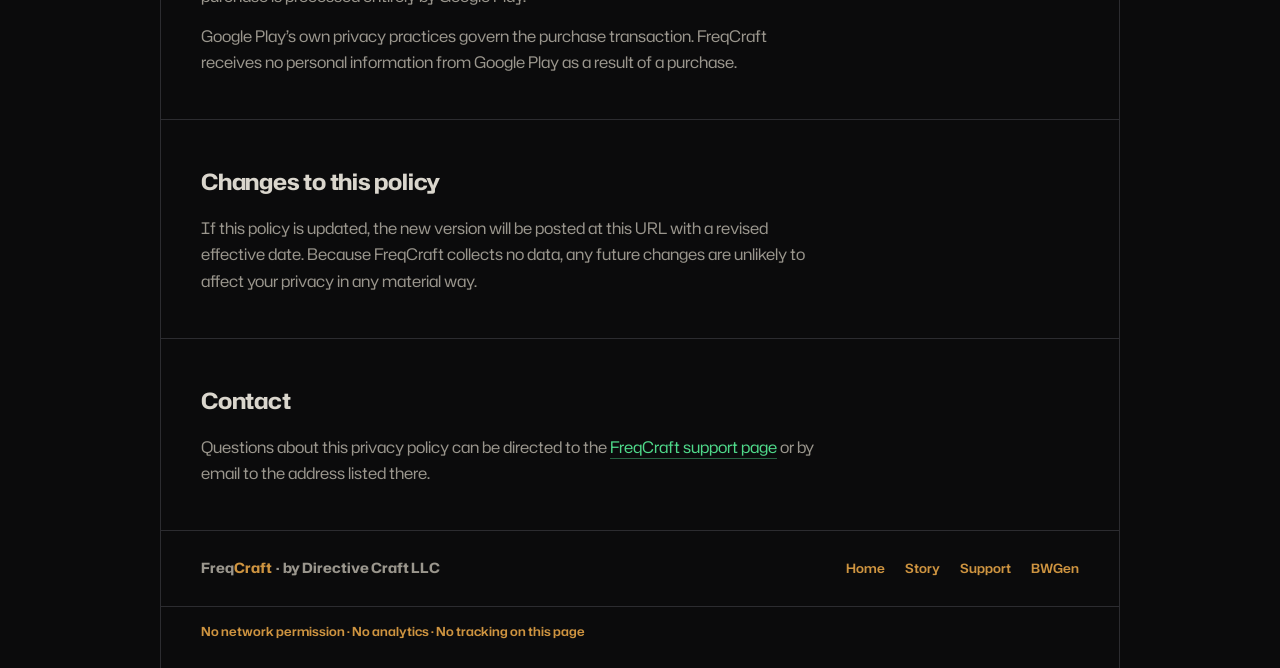
==== commit 0905b5aa: "freqcraft: apply the seven-segment world to the other five pages - /story (new): the origin story mo" ====
--- a/privacy/index.html
+++ b/privacy/index.html
@@ -3,403 +3,187 @@
 <head>
   <meta charset="UTF-8" />
   <meta name="viewport" content="width=device-width, initial-scale=1.0" />
+  <title>Privacy Policy — FreqCraft</title>
+  <meta name="description" content="FreqCraft collects zero data and has no network permission. It cannot connect to the internet. Everything stays on your device." />
   <link rel="canonical" href="https://www.freqcraft.app/privacy/" />
-  <title>Privacy Policy — FreqCraft</title>
-  <meta name="description" content="FreqCraft Privacy Policy. Zero data collection. No network permission. Everything stays on your device." />
   <link rel="icon" href="/favicon.ico" sizes="any" />
   <link rel="icon" type="image/png" sizes="32x32" href="/assets/favicon-32.png" />
   <link rel="apple-touch-icon" href="/assets/apple-touch-icon.png" />
-  <link rel="stylesheet" href="../assets/fonts.css" />
+  <link rel="stylesheet" href="/assets/fonts.css" />
   <style>
     *, *::before, *::after { box-sizing: border-box; margin: 0; padding: 0; }
+    :root {
+      --ground:#0B0B0C; --panel:#141416; --panel-2:#1B1B1E; --rule:#2C2C30; --rule-lit:#3C3C42;
+      --lit:#FFAA2B; --lit-dim:#CE9440; --ghost:#38332B; --live:#4FD98A; --alert:#FF6152;
+      --prose:#DAD6CD; --prose-dim:#9A968D;
+      --seg14:'DSEG14',ui-monospace,monospace;
+      --ui:'Hubot Sans',system-ui,-apple-system,'Segoe UI',Roboto,sans-serif;
+      --mono:ui-monospace,'SF Mono','JetBrains Mono',Menlo,Consolas,monospace;
+      --wide:60rem; --pad:clamp(18px,5vw,40px);
+    }
+    html { scroll-behavior:smooth; -webkit-text-size-adjust:100%; }
+    body { background:var(--ground); color:var(--prose); font-family:var(--ui); font-size:16px; line-height:1.64; -webkit-font-smoothing:antialiased; overflow-x:hidden; }
+    ::selection { background:var(--lit); color:#0B0B0C; }
+    :focus-visible { outline:2px solid var(--live); outline-offset:2px; }
+    * { scrollbar-color:var(--rule-lit) var(--ground); }
+    a { color:var(--live); text-decoration:none; border-bottom:1px solid color-mix(in srgb,var(--live) 42%,transparent); transition:border-color .15s; }
+    a:hover { border-bottom-color:var(--live); }
+    code { font-family:var(--mono); font-size:0.86em; color:var(--lit-dim); background:var(--panel-2); border:1px solid var(--rule-lit); padding:1px 5px; }
 
-    :root {
-      --black:    #0A0A0F;
-      --panel:    #13131F;
-      --border:   #1E1E32;
-      --cyan:     #00E5FF;
-      --cyan-dim: #00E5FF33;
-      --text:     #E8E8F0;
-      --muted:    #7A7A9A;
-      --subtle:   #3A3A5A;
-    }
+    .rack { max-width:var(--wide); margin:0 auto; border-left:1px solid var(--rule); border-right:1px solid var(--rule); }
+    .bay { padding:clamp(26px,4.5vw,44px) var(--pad); border-top:1px solid var(--rule); }
+    main.rack > .bay:first-child { border-top:0; }
 
-    html { scroll-behavior: smooth; }
+    .topbar { display:flex; align-items:center; justify-content:space-between; gap:12px 24px; padding:15px var(--pad); border-bottom:1px solid var(--rule); flex-wrap:wrap; }
+    .brand { display:flex; align-items:baseline; gap:12px; border:0; }
+    .brand .mark { font-family:var(--ui); font-weight:700; font-size:1.12rem; letter-spacing:0.03em; color:var(--prose); }
+    .brand .mark b { color:var(--lit); }
+    .topnav { display:flex; gap:22px; flex-wrap:wrap; }
+    .topnav a { font-family:var(--ui); font-weight:600; font-size:0.82rem; color:var(--lit-dim); border:0; }
+    .topnav a:hover { color:var(--lit); }
+    .topnav a.play { color:var(--live); }
 
-    body {
-      background: var(--black);
-      color: var(--text);
-      font-family: -apple-system, BlinkMacSystemFont, 'Segoe UI', Roboto, Helvetica, Arial, sans-serif;
-      font-size: 16px;
-      line-height: 1.6;
-      min-height: 100vh;
-      overflow-x: hidden;
-    }
+    .lit { font-family:var(--ui); font-weight:700; font-size:0.82rem; letter-spacing:0.14em; text-transform:uppercase; color:var(--lit); display:block; margin-bottom:14px; }
+    h1 { font-family:var(--ui); font-size:clamp(1.9rem,5vw,2.8rem); font-weight:700; line-height:1.1; letter-spacing:-0.02em; color:var(--prose); margin-bottom:10px; }
+    .eff { font-family:var(--mono); font-size:0.8rem; color:var(--lit-dim); letter-spacing:0.02em; }
+    .lead { color:var(--prose-dim); font-size:1.05rem; max-width:56ch; margin-top:22px; padding-top:20px; border-top:1px solid var(--rule); }
+    .lead strong { color:var(--prose); font-weight:600; }
 
-    #waveCanvas {
-      position: fixed;
-      top: 0; left: 0;
-      width: 100%; height: 100%;
-      pointer-events: none;
-      z-index: 0;
-      opacity: 0.08;
-    }
+    .facts { display:grid; grid-template-columns:repeat(3,1fr); border:1px solid var(--rule-lit); background:var(--panel); }
+    .fact { padding:16px 14px; border-left:1px solid var(--rule); border-top:1px solid var(--rule); }
+    .fact:nth-child(-n+3) { border-top:0; }
+    .fact:nth-child(3n+1) { border-left:0; }
+    .fact .k { font-family:var(--ui); font-weight:600; font-size:0.74rem; letter-spacing:0.03em; text-transform:uppercase; color:var(--lit-dim); }
+    .fact .v { font-family:var(--seg14); font-size:0.92rem; color:var(--lit); margin-top:9px; }
+    @media (max-width:560px) { .facts { grid-template-columns:1fr 1fr; } .fact:nth-child(3n+1) { border-left:1px solid var(--rule); } .fact:nth-child(odd) { border-left:0; } .fact:nth-child(-n+2) { border-top:0; } .fact:nth-child(3) { border-top:1px solid var(--rule); } }
 
-    .wrapper {
-      position: relative;
-      z-index: 1;
-      max-width: 860px;
-      margin: 0 auto;
-      padding: 0 24px 64px;
-    }
+    section.pol + section.pol { border-top:1px solid var(--rule); }
+    h2 { font-family:var(--ui); font-size:clamp(1.15rem,2.6vw,1.4rem); font-weight:700; letter-spacing:-0.01em; color:var(--prose); margin-bottom:14px; }
+    .pol p { max-width:56ch; margin-bottom:14px; color:var(--prose-dim); }
+    .pol p:last-child { margin-bottom:0; }
+    .pol p strong { color:var(--prose); font-weight:600; }
+    .perms { list-style:none; margin:6px 0 14px; }
+    .perms li { border-left:1px solid var(--rule-lit); padding:4px 0 4px 16px; margin-bottom:14px; max-width:56ch; color:var(--prose-dim); }
+    .perms li b { display:block; font-family:var(--mono); font-size:0.82rem; color:var(--lit-dim); margin-bottom:4px; letter-spacing:0.01em; }
 
-    /* NAV */
-    nav {
-      padding: 24px 0 0;
-      display: flex;
-      align-items: center;
-      justify-content: space-between;
-    }
+    .foot { padding:26px var(--pad); display:flex; flex-wrap:wrap; gap:16px 28px; justify-content:space-between; align-items:baseline; border-top:1px solid var(--rule); }
+    .foot .fm { font-family:var(--ui); font-weight:700; font-size:0.88rem; color:var(--prose-dim); }
+    .foot .fm b { color:var(--lit-dim); }
+    .foot nav { display:flex; flex-wrap:wrap; gap:10px 20px; }
+    .foot nav a { font-family:var(--ui); font-weight:600; font-size:0.8rem; color:var(--lit-dim); border:0; }
+    .foot nav a:hover { color:var(--lit); }
+    .ns { padding:14px var(--pad) 30px; border-top:1px solid var(--rule); font-family:var(--ui); font-weight:600; font-size:0.78rem; color:var(--lit-dim); }
 
-    .wordmark {
-      font-family: 'Space Grotesk', sans-serif;
-      font-size: 1.25rem;
-      font-weight: 700;
-      letter-spacing: -0.02em;
-      color: var(--text);
-      text-decoration: none;
-    }
-    .wordmark span { color: var(--cyan); }
-
-    .back-link {
-      font-family: 'Space Grotesk', sans-serif;
-      font-size: 0.75rem;
-      font-weight: 500;
-      letter-spacing: 0.08em;
-      text-transform: uppercase;
-      color: var(--muted);
-      text-decoration: none;
-      border: 1px solid var(--border);
-      padding: 5px 12px;
-      border-radius: 2px;
-      transition: color 0.2s, border-color 0.2s;
-    }
-    .back-link:hover { color: var(--cyan); border-color: var(--cyan-dim); }
-
-    /* PAGE HEADER */
-    .page-header {
-      padding: 48px 0 32px;
-      border-bottom: 1px solid var(--border);
-      margin-bottom: 40px;
-    }
-
-    .eyebrow {
-      font-family: 'Space Grotesk', sans-serif;
-      font-size: 0.7rem;
-      font-weight: 500;
-      letter-spacing: 0.2em;
-      text-transform: uppercase;
-      color: var(--cyan);
-      margin-bottom: 12px;
-    }
-
-    h1 {
-      font-family: 'Space Grotesk', sans-serif;
-      font-size: clamp(1.8rem, 4vw, 2.6rem);
-      font-weight: 700;
-      letter-spacing: -0.03em;
-      color: var(--text);
-      margin-bottom: 12px;
-    }
-
-    .effective-date {
-      font-size: 0.8rem;
-      color: var(--subtle);
-      letter-spacing: 0.04em;
-    }
-
-    /* SUMMARY BLOCK */
-    .summary-block {
-      background: var(--panel);
-      border: 1px solid var(--cyan-dim);
-      border-left: 3px solid var(--cyan);
-      padding: 24px 28px;
-      margin-bottom: 40px;
-    }
-
-    .summary-block .summary-label {
-      font-family: 'Space Grotesk', sans-serif;
-      font-size: 0.65rem;
-      font-weight: 600;
-      letter-spacing: 0.18em;
-      text-transform: uppercase;
-      color: var(--cyan);
-      margin-bottom: 12px;
-    }
-
-    .summary-block p {
-      font-size: 0.95rem;
-      color: var(--text);
-      line-height: 1.7;
-      font-weight: 400;
-    }
-
-    /* SECTION */
-    .policy-section {
-      margin-bottom: 40px;
-    }
-
-    .policy-section h2 {
-      font-family: 'Space Grotesk', sans-serif;
-      font-size: 0.95rem;
-      font-weight: 600;
-      letter-spacing: 0.12em;
-      text-transform: uppercase;
-      color: var(--cyan);
-      margin-bottom: 16px;
-      padding-bottom: 10px;
-      border-bottom: 1px solid var(--border);
-    }
-
-    .policy-section p {
-      font-size: 0.9rem;
-      color: var(--muted);
-      line-height: 1.8;
-      margin-bottom: 14px;
-    }
-    .policy-section p:last-child { margin-bottom: 0; }
-
-    .policy-section p strong {
-      color: var(--text);
-      font-weight: 500;
-    }
-
-    /* FACT GRID */
-    .fact-grid {
-      display: grid;
-      grid-template-columns: repeat(6, 1fr);
-      gap: 1px;
-      background: var(--border);
-      border: 1px solid var(--border);
-      margin: 24px 0;
-    }
-
-    .fact-cell {
-      background: var(--panel);
-      padding: 16px 12px;
-    }
-
-    @media (max-width: 640px) {
-      .fact-grid { grid-template-columns: repeat(3, 1fr); }
-    }
-
-    .fact-label {
-      font-family: 'Space Grotesk', sans-serif;
-      font-size: 0.62rem;
-      font-weight: 600;
-      letter-spacing: 0.18em;
-      text-transform: uppercase;
-      color: var(--subtle);
-      margin-bottom: 6px;
-    }
-
-    .fact-value {
-      font-family: 'Space Grotesk', sans-serif;
-      font-size: 0.95rem;
-      font-weight: 600;
-      color: var(--text);
-    }
-    .fact-value.positive { color: var(--cyan); }
-
-    /* FOOTER */
-    footer {
-      border-top: 1px solid var(--border);
-      padding: 24px 0 0;
-      margin-top: 48px;
-      display: flex;
-      align-items: flex-start;
-      justify-content: space-between;
-      flex-wrap: wrap;
-      gap: 12px;
-    }
-
-    .footer-mark {
-      font-family: 'Space Grotesk', sans-serif;
-      font-size: 0.85rem;
-      font-weight: 600;
-      color: var(--subtle);
-    }
-    .footer-mark span { color: var(--cyan); }
-
-    .footer-links {
-      display: flex;
-      gap: 20px;
-    }
-    .footer-links a {
-      font-size: 0.75rem;
-      color: var(--subtle);
-      text-decoration: none;
-      letter-spacing: 0.04em;
-      transition: color 0.2s;
-    }
-    .footer-links a:hover { color: var(--cyan); }
-
-    @media (max-width: 600px) {
-      nav { flex-direction: column; align-items: flex-start; gap: 10px; }
-      .footer-links { flex-direction: column; gap: 8px; }
-    }
+    @media (prefers-reduced-motion: reduce) { html { scroll-behavior:auto; } }
   </style>
 </head>
 <body>
 
-<canvas id="waveCanvas"></canvas>
+  <header class="rack">
+    <div class="topbar">
+      <a class="brand" href="/"><span class="mark">Freq<b>Craft</b></span></a>
+      <nav class="topnav">
+        <a href="/">Home</a>
+        <a href="/support/">Support</a>
+        <a class="play" href="https://play.google.com/store/apps/details?id=com.directivecraft.freqcraft" target="_blank" rel="noopener noreferrer">Get it &rsaquo;</a>
+      </nav>
+    </div>
+  </header>
 
-<div class="wrapper">
+  <main class="rack">
+    <section class="bay">
+      <h1>Privacy Policy</h1>
+      <p class="eff">Effective 2026-06-01 &nbsp;·&nbsp; Directive Craft LLC</p>
+      <p class="lead">
+        FreqCraft collects zero data. It has no network permission and cannot connect to the
+        internet. Everything you create, every session, preset and setting, lives exclusively on
+        your device and goes nowhere else. <strong>There is nothing to read a privacy policy
+        about.</strong> The full policy below says the same thing in legal language.
+      </p>
+    </section>
 
-  <nav>
-    <a href="/" class="wordmark">Freq<span>Craft</span></a>
-    <a href="/" class="back-link">← Back</a>
-  </nav>
+    <div class="bay" style="padding-top:0;border-top:0;">
+      <div class="facts" aria-label="Privacy facts">
+        <div class="fact"><span class="k">Data collected</span><span class="v">NONE</span></div>
+        <div class="fact"><span class="k">Network permission</span><span class="v">NONE</span></div>
+        <div class="fact"><span class="k">Analytics</span><span class="v">NONE</span></div>
+        <div class="fact"><span class="k">Ad networks</span><span class="v">NONE</span></div>
+        <div class="fact"><span class="k">Third-party SDKs</span><span class="v">NONE</span></div>
+        <div class="fact"><span class="k">Account required</span><span class="v">NO</span></div>
+      </div>
+    </div>
 
-  <div class="page-header">
-    <p class="eyebrow">Legal</p>
-    <h1>Privacy Policy</h1>
-    <p class="effective-date">Effective date: June 1, 2026 &nbsp;·&nbsp; Directive Craft LLC</p>
-  </div>
+    <section class="bay pol">
+      <h2>Information we collect</h2>
+      <p>FreqCraft does not collect, transmit, store, or process any personal information. The application does not request internet access permission in its Android manifest. It is architecturally incapable of transmitting data over a network.</p>
+      <p>All session data, presets, frequency settings, and user preferences are stored locally on your device using Android&rsquo;s standard local storage API (SharedPreferences). This data is accessible only to the FreqCraft application on your device.</p>
+    </section>
 
-  <div class="summary-block">
-    <div class="summary-label">Plain Language Summary</div>
-    <p>FreqCraft collects zero data. It has no network permission. It cannot connect to the internet. Everything you create — every session, preset, and setting — lives exclusively on your device and goes nowhere else. There is nothing to read a privacy policy about. The full policy below says the same thing in legal language.</p>
-  </div>
+    <section class="bay pol">
+      <h2>Device permissions</h2>
+      <p>FreqCraft&rsquo;s Android manifest contains four permissions. Two are requested by the app; two are added automatically by Android system libraries when the app is built. All four are listed in full below: none collects data, and none can access a network.</p>
+      <ul class="perms">
+        <li><b>FOREGROUND_SERVICE / FOREGROUND_SERVICE_MEDIA_PLAYBACK</b> Requested by the app. Allows audio playback to continue while the app is in the background.</li>
+        <li><b>DYNAMIC_RECEIVER_NOT_EXPORTED_PERMISSION</b> Added automatically by Android. A private, signature-level permission that locks the app&rsquo;s headphone-unplug listener so no other app on the device can reach it. Security only; it grants nothing outward.</li>
+        <li><b>MODIFY_AUDIO_SETTINGS</b> Requested by the app. Lets the audio engine set up its own output stream. It changes nothing outside FreqCraft&rsquo;s own playback and reads nothing.</li>
+        <li><b>CHECK_LICENSE</b> Added automatically by a Google Play system library. Lets the app confirm its own Play licensing status. Collects no personal data.</li>
+        <li><b>DUMP</b> Added automatically by a system library. Allows diagnostic output to the device&rsquo;s own log. It is not usable by FreqCraft to read other apps, and nothing is transmitted.</li>
+      </ul>
+      <p>This list is checked against the shipping app bundle itself, not against the source, before every release.</p>
+      <p>FreqCraft does not request <code>INTERNET</code>, <code>ACCESS_FINE_LOCATION</code>, <code>READ_CONTACTS</code>, <code>READ_EXTERNAL_STORAGE</code>, <code>CAMERA</code>, <code>MICROPHONE</code>, or any other sensitive permission. With no network permission, the app is architecturally incapable of transmitting data off your device.</p>
+    </section>
 
-  <div class="fact-grid">
-    <div class="fact-cell">
-      <div class="fact-label">Data Collected</div>
-      <div class="fact-value positive">None</div>
+    <section class="bay pol">
+      <h2>Analytics and crash reporting</h2>
+      <p>FreqCraft contains no analytics frameworks, crash reporting SDKs, advertising SDKs, or any other third-party data collection tools. No usage data, session data, frequency preferences, crash logs, or diagnostic data is transmitted to Directive Craft LLC or any third party.</p>
+    </section>
+
+    <section class="bay pol">
+      <h2>Children&rsquo;s privacy</h2>
+      <p>FreqCraft is intended for users aged 18 and older as disclosed in the in-app disclaimer. The application does not knowingly collect any information from any user, including minors.</p>
+    </section>
+
+    <section class="bay pol">
+      <h2>Backups and moving to a new phone</h2>
+      <p>FreqCraft is excluded from Android Auto Backup and from phone-to-phone transfer. Android backs most apps up to the owner&rsquo;s Google Drive automatically, and copies app data across during device migration. Both are done by the operating system rather than by the app, so an app with no network permission can still have its data carried off the handset that way.</p>
+      <p>FreqCraft opts out of both. The app declares <code>allowBackup="false"</code> and ships data-extraction rules that exclude every file from cloud backup and from device-to-device transfer. Both are required: the first covers older Android versions, and the second closes a phone-to-phone gap that behaves differently on different manufacturers&rsquo; devices.</p>
+      <p>The trade-off is deliberate and it costs you something. Your presets and settings do not follow you to a new phone. There is no cloud copy to restore from, because there is no cloud copy. <strong>Write down any preset you would not want to rebuild.</strong></p>
+    </section>
+
+    <section class="bay pol">
+      <h2>Data retention and deletion</h2>
+      <p>Because no data is transmitted to or stored by Directive Craft LLC, there is no data to retain or delete on our end. All locally stored app data (sessions, presets, settings) can be deleted at any time by uninstalling FreqCraft from your device or by clearing the app&rsquo;s data through Android&rsquo;s application settings.</p>
+    </section>
+
+    <section class="bay pol">
+      <h2>Third-party services</h2>
+      <p>FreqCraft does not integrate with any third-party services, APIs, analytics platforms, advertising networks, or payment processors within the app itself. The one-time purchase is processed entirely by Google Play.</p>
+      <p>Google Play&rsquo;s own privacy practices govern the purchase transaction. FreqCraft receives no personal information from Google Play as a result of a purchase.</p>
+    </section>
+
+    <section class="bay pol">
+      <h2>Changes to this policy</h2>
+      <p>If this policy is updated, the new version will be posted at this URL with a revised effective date. Because FreqCraft collects no data, any future changes are unlikely to affect your privacy in any material way.</p>
+    </section>
+
+    <section class="bay pol">
+      <h2>Contact</h2>
+      <p>Questions about this privacy policy can be directed to the <a href="/support/">FreqCraft support page</a> or by email to the address listed there.</p>
+    </section>
+  </main>
+
+  <footer class="rack">
+    <div class="foot">
+      <span class="fm">Freq<b>Craft</b> &nbsp;·&nbsp; by Directive Craft LLC</span>
+      <nav>
+        <a href="/">Home</a>
+        <a href="/story/">Story</a>
+        <a href="/support/">Support</a>
+        <a href="/alternatives/brainwave-generator">BWGen</a>
+      </nav>
     </div>
-    <div class="fact-cell">
-      <div class="fact-label">Network Permission</div>
-      <div class="fact-value positive">Not Requested</div>
-    </div>
-    <div class="fact-cell">
-      <div class="fact-label">Analytics</div>
-      <div class="fact-value positive">None</div>
-    </div>
-    <div class="fact-cell">
-      <div class="fact-label">Ads / Ad Networks</div>
-      <div class="fact-value positive">None</div>
-    </div>
-    <div class="fact-cell">
-      <div class="fact-label">Third-Party SDKs</div>
-      <div class="fact-value positive">None</div>
-    </div>
-    <div class="fact-cell">
-      <div class="fact-label">Account Required</div>
-      <div class="fact-value positive">No</div>
-    </div>
-  </div>
-
-  <div class="policy-section">
-    <h2>Information We Collect</h2>
-    <p>FreqCraft does not collect, transmit, store, or process any personal information. The application does not request internet access permission in its Android manifest. It is architecturally incapable of transmitting data over a network.</p>
-    <p>All session data, presets, frequency settings, and user preferences are stored locally on your device using Android's standard local storage API (SharedPreferences). This data is accessible only to the FreqCraft application on your device.</p>
-  </div>
-
-  <div class="policy-section">
-    <h2>Device Permissions</h2>
-    <p>FreqCraft's Android manifest contains four permissions. Two are requested by the app; two are added automatically by Android system libraries when the app is built. All four are listed in full below — none collects data, and none can access a network.</p>
-    <p><strong>FOREGROUND_SERVICE / FOREGROUND_SERVICE_MEDIA_PLAYBACK</strong> — Requested by the app. Allow audio playback to continue while the app is in the background.</p>
-    <p><strong>DYNAMIC_RECEIVER_NOT_EXPORTED_PERMISSION</strong> — Added automatically by Android. A private, signature-level permission that locks the app's headphone-unplug listener so no other app on the device can reach it. Security only; it grants nothing outward.</p>
-    <p><strong>MODIFY_AUDIO_SETTINGS</strong> — Requested by the app. Lets the audio engine set up its own output stream. It changes nothing outside FreqCraft's own playback and reads nothing.</p>
-    <p><strong>CHECK_LICENSE</strong> — Added automatically by a Google Play system library. Lets the app confirm its own Play licensing status. Collects no personal data.</p>
-    <p><strong>DUMP</strong> — Added automatically by a system library. Allows diagnostic output to the device's own log. It is not usable by FreqCraft to read other apps, and nothing is transmitted.</p>
-    <p>This list is checked against the shipping app bundle itself, not against the source, before every release.</p>
-    <p>FreqCraft does <strong>not</strong> request INTERNET, ACCESS_FINE_LOCATION, READ_CONTACTS, READ_EXTERNAL_STORAGE, CAMERA, MICROPHONE, or any other sensitive permission. With no network permission, the app is architecturally incapable of transmitting data off your device.</p>
-  </div>
-
-  <div class="policy-section">
-    <h2>Analytics and Crash Reporting</h2>
-    <p>FreqCraft contains no analytics frameworks, crash reporting SDKs, advertising SDKs, or any other third-party data collection tools. No usage data, session data, frequency preferences, crash logs, or diagnostic data is transmitted to Directive Craft LLC or any third party.</p>
-  </div>
-
-  <div class="policy-section">
-    <h2>Children's Privacy</h2>
-    <p>FreqCraft is intended for users aged 18 and older as disclosed in the in-app disclaimer. The application does not knowingly collect any information from any user, including minors.</p>
-  </div>
-
-  <div class="policy-section">
-    <h2>Backups and Moving to a New Phone</h2>
-    <p><strong>FreqCraft is excluded from Android Auto Backup and from phone-to-phone transfer.</strong> Android backs most apps up to the owner's Google Drive automatically, and copies app data across during device migration. Both are done by the operating system rather than by the app, so an app with no network permission can still have its data carried off the handset that way.</p>
-    <p>FreqCraft opts out of both. The app declares <code>allowBackup="false"</code> and ships data-extraction rules that exclude every file from cloud backup <em>and</em> from device-to-device transfer. Both are required: the first covers older Android versions, and the second closes a phone-to-phone gap that behaves differently on different manufacturers' devices.</p>
-    <p><strong>The trade-off is deliberate and it costs you something.</strong> Your presets and settings do not follow you to a new phone. There is no cloud copy to restore from, because there is no cloud copy. Write down any preset you would not want to rebuild.</p>
-
-    <h2>Data Retention and Deletion</h2>
-    <p>Because no data is transmitted to or stored by Directive Craft LLC, there is no data to retain or delete on our end. All locally stored app data (sessions, presets, settings) can be deleted at any time by uninstalling FreqCraft from your device or by clearing the app's data through Android's application settings.</p>
-  </div>
-
-  <div class="policy-section">
-    <h2>Third-Party Services</h2>
-    <p>FreqCraft does not integrate with any third-party services, APIs, analytics platforms, advertising networks, or payment processors within the app itself. The one-time purchase is processed entirely by Google Play.</p>
-    <p>Google Play's own privacy practices govern the purchase transaction. FreqCraft receives no personal information from Google Play as a result of a purchase.</p>
-  </div>
-
-  <div class="policy-section">
-    <h2>Changes to This Policy</h2>
-    <p>If this policy is updated, the new version will be posted at this URL with a revised effective date. Because FreqCraft collects no data, any future changes are unlikely to affect your privacy in any material way.</p>
-  </div>
-
-  <div class="policy-section">
-    <h2>Contact</h2>
-    <p>Questions about this privacy policy can be directed to the FreqCraft support page at <strong>freqcraft.app/support</strong> or by email to the address listed there.</p>
-  </div>
-
-  <footer>
-    <div class="footer-mark">Freq<span>Craft</span> &nbsp;·&nbsp; by Directive Craft LLC</div>
-    <div class="footer-links">
-      <a href="/">Home</a>
-      <a href="/support">Support</a>
-      <a href="/alternatives/brainwave-generator">BrainWave Generator alternative</a>
-    </div>
+    <p class="ns">No network permission · No analytics · No tracking on this page</p>
   </footer>
-
-</div>
-
-<script>
-  const canvas = document.getElementById('waveCanvas');
-  const ctx    = canvas.getContext('2d');
-  let W, H, t  = 0;
-
-  function resize() {
-    W = canvas.width  = window.innerWidth;
-    H = canvas.height = window.innerHeight;
-  }
-
-  function draw() {
-    ctx.clearRect(0, 0, W, H);
-    const waves = [
-      { freq: 0.018, amp: 0.06,  speed: 0.012, phase: 0,   alpha: 0.9 },
-      { freq: 0.011, amp: 0.04,  speed: 0.007, phase: 1.2, alpha: 0.5 },
-    ];
-    waves.forEach(function(w) {
-      ctx.beginPath();
-      ctx.strokeStyle = 'rgba(0,229,255,' + w.alpha + ')';
-      ctx.lineWidth = 1;
-      for (var x = 0; x <= W; x += 2) {
-        var y = H / 2
-          + Math.sin(x * w.freq + t * w.speed + w.phase) * (H * w.amp)
-          + Math.sin(x * w.freq * 0.5 + t * w.speed * 0.6) * (H * w.amp * 0.4);
-        if (x === 0) { ctx.moveTo(x, y); } else { ctx.lineTo(x, y); }
-      }
-      ctx.stroke();
-    });
-    t++;
-    requestAnimationFrame(draw);
-  }
-
-  window.addEventListener('resize', resize);
-  resize();
-  draw();
-</script>
 
 </body>
 </html>
--- a/assets/fonts.css
+++ b/assets/fonts.css
@@ -1,64 +1,43 @@
+/* ── FreqCraft — Seven-Segment Panel ───────────────────────── */
+
+/* Segment displays (DSEG, SIL OFL 1.1 — keshikan/DSEG) */
 @font-face {
-  font-family: 'Inter';
+  font-family: 'DSEG7';
   font-style: normal;
-  font-weight: 300;
+  font-weight: 400;
+  font-display: block;
+  src: url(fonts/DSEG7Classic-Regular.woff2) format('woff2');
+}
+@font-face {
+  font-family: 'DSEG7';
+  font-style: normal;
+  font-weight: 700;
+  font-display: block;
+  src: url(fonts/DSEG7Classic-Bold.woff2) format('woff2');
+}
+@font-face {
+  font-family: 'DSEG14';
+  font-style: normal;
+  font-weight: 400;
+  font-display: block;
+  src: url(fonts/DSEG14Classic-Regular.woff2) format('woff2');
+}
+@font-face {
+  font-family: 'DSEG14';
+  font-style: normal;
+  font-weight: 700;
+  font-display: block;
+  src: url(fonts/DSEG14Classic-Bold.woff2) format('woff2');
+}
+
+/* Prose / UI — Hubot Sans (SIL OFL 1.1 — GitHub) */
+@font-face {
+  font-family: 'Hubot Sans';
+  font-style: normal;
+  font-weight: 400 700;
   font-display: swap;
-  src: url(fonts/Inter-300.woff2) format('woff2');
+  src: url(fonts/HubotSans-var.woff2) format('woff2');
   unicode-range: U+0000-00FF, U+0131, U+0152-0153, U+02BB-02BC, U+02C6, U+02DA, U+02DC, U+0304, U+0308, U+0329, U+2000-206F, U+20AC, U+2122, U+2191, U+2193, U+2212, U+2215, U+FEFF, U+FFFD;
 }
-@font-face {
-  font-family: 'Inter';
-  font-style: normal;
-  font-weight: 400;
-  font-display: swap;
-  src: url(fonts/Inter-400.woff2) format('woff2');
-  unicode-range: U+0000-00FF, U+0131, U+0152-0153, U+02BB-02BC, U+02C6, U+02DA, U+02DC, U+0304, U+0308, U+0329, U+2000-206F, U+20AC, U+2122, U+2191, U+2193, U+2212, U+2215, U+FEFF, U+FFFD;
-}
-@font-face {
-  font-family: 'Inter';
-  font-style: normal;
-  font-weight: 500;
-  font-display: swap;
-  src: url(fonts/Inter-500.woff2) format('woff2');
-  unicode-range: U+0000-00FF, U+0131, U+0152-0153, U+02BB-02BC, U+02C6, U+02DA, U+02DC, U+0304, U+0308, U+0329, U+2000-206F, U+20AC, U+2122, U+2191, U+2193, U+2212, U+2215, U+FEFF, U+FFFD;
-}
-@font-face {
-  font-family: 'Space Grotesk';
-  font-style: normal;
-  font-weight: 300;
-  font-display: swap;
-  src: url(fonts/SpaceGrotesk-300.woff2) format('woff2');
-  unicode-range: U+0000-00FF, U+0131, U+0152-0153, U+02BB-02BC, U+02C6, U+02DA, U+02DC, U+0304, U+0308, U+0329, U+2000-206F, U+20AC, U+2122, U+2191, U+2193, U+2212, U+2215, U+FEFF, U+FFFD;
-}
-@font-face {
-  font-family: 'Space Grotesk';
-  font-style: normal;
-  font-weight: 400;
-  font-display: swap;
-  src: url(fonts/SpaceGrotesk-400.woff2) format('woff2');
-  unicode-range: U+0000-00FF, U+0131, U+0152-0153, U+02BB-02BC, U+02C6, U+02DA, U+02DC, U+0304, U+0308, U+0329, U+2000-206F, U+20AC, U+2122, U+2191, U+2193, U+2212, U+2215, U+FEFF, U+FFFD;
-}
-@font-face {
-  font-family: 'Space Grotesk';
-  font-style: normal;
-  font-weight: 500;
-  font-display: swap;
-  src: url(fonts/SpaceGrotesk-500.woff2) format('woff2');
-  unicode-range: U+0000-00FF, U+0131, U+0152-0153, U+02BB-02BC, U+02C6, U+02DA, U+02DC, U+0304, U+0308, U+0329, U+2000-206F, U+20AC, U+2122, U+2191, U+2193, U+2212, U+2215, U+FEFF, U+FFFD;
-}
-@font-face {
-  font-family: 'Space Grotesk';
-  font-style: normal;
-  font-weight: 600;
-  font-display: swap;
-  src: url(fonts/SpaceGrotesk-600.woff2) format('woff2');
-  unicode-range: U+0000-00FF, U+0131, U+0152-0153, U+02BB-02BC, U+02C6, U+02DA, U+02DC, U+0304, U+0308, U+0329, U+2000-206F, U+20AC, U+2122, U+2191, U+2193, U+2212, U+2215, U+FEFF, U+FFFD;
-}
-@font-face {
-  font-family: 'Space Grotesk';
-  font-style: normal;
-  font-weight: 700;
-  font-display: swap;
-  src: url(fonts/SpaceGrotesk-700.woff2) format('woff2');
-  unicode-range: U+0000-00FF, U+0131, U+0152-0153, U+02BB-02BC, U+02C6, U+02DA, U+02DC, U+0304, U+0308, U+0329, U+2000-206F, U+20AC, U+2122, U+2191, U+2193, U+2212, U+2215, U+FEFF, U+FFFD;
-}
+
+/* Monospace for /protocol code + tables: system stack, no download. */
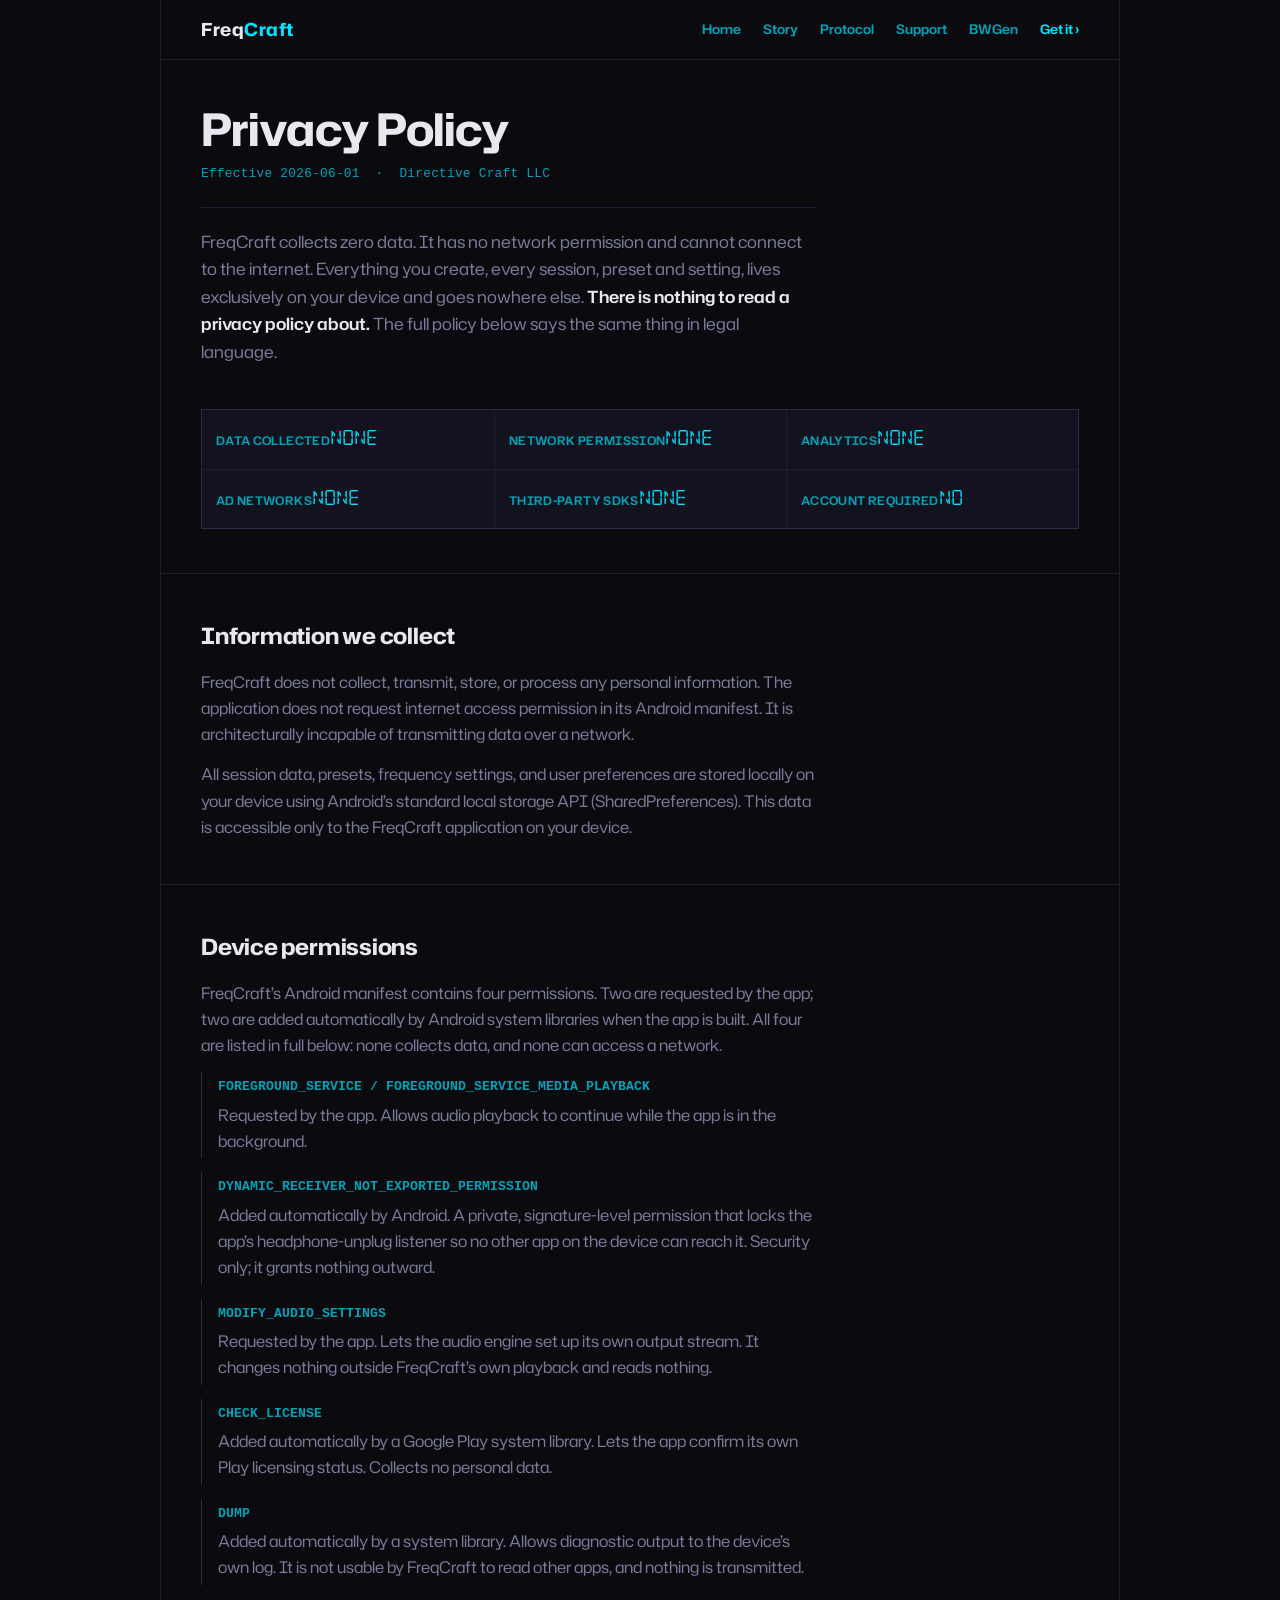
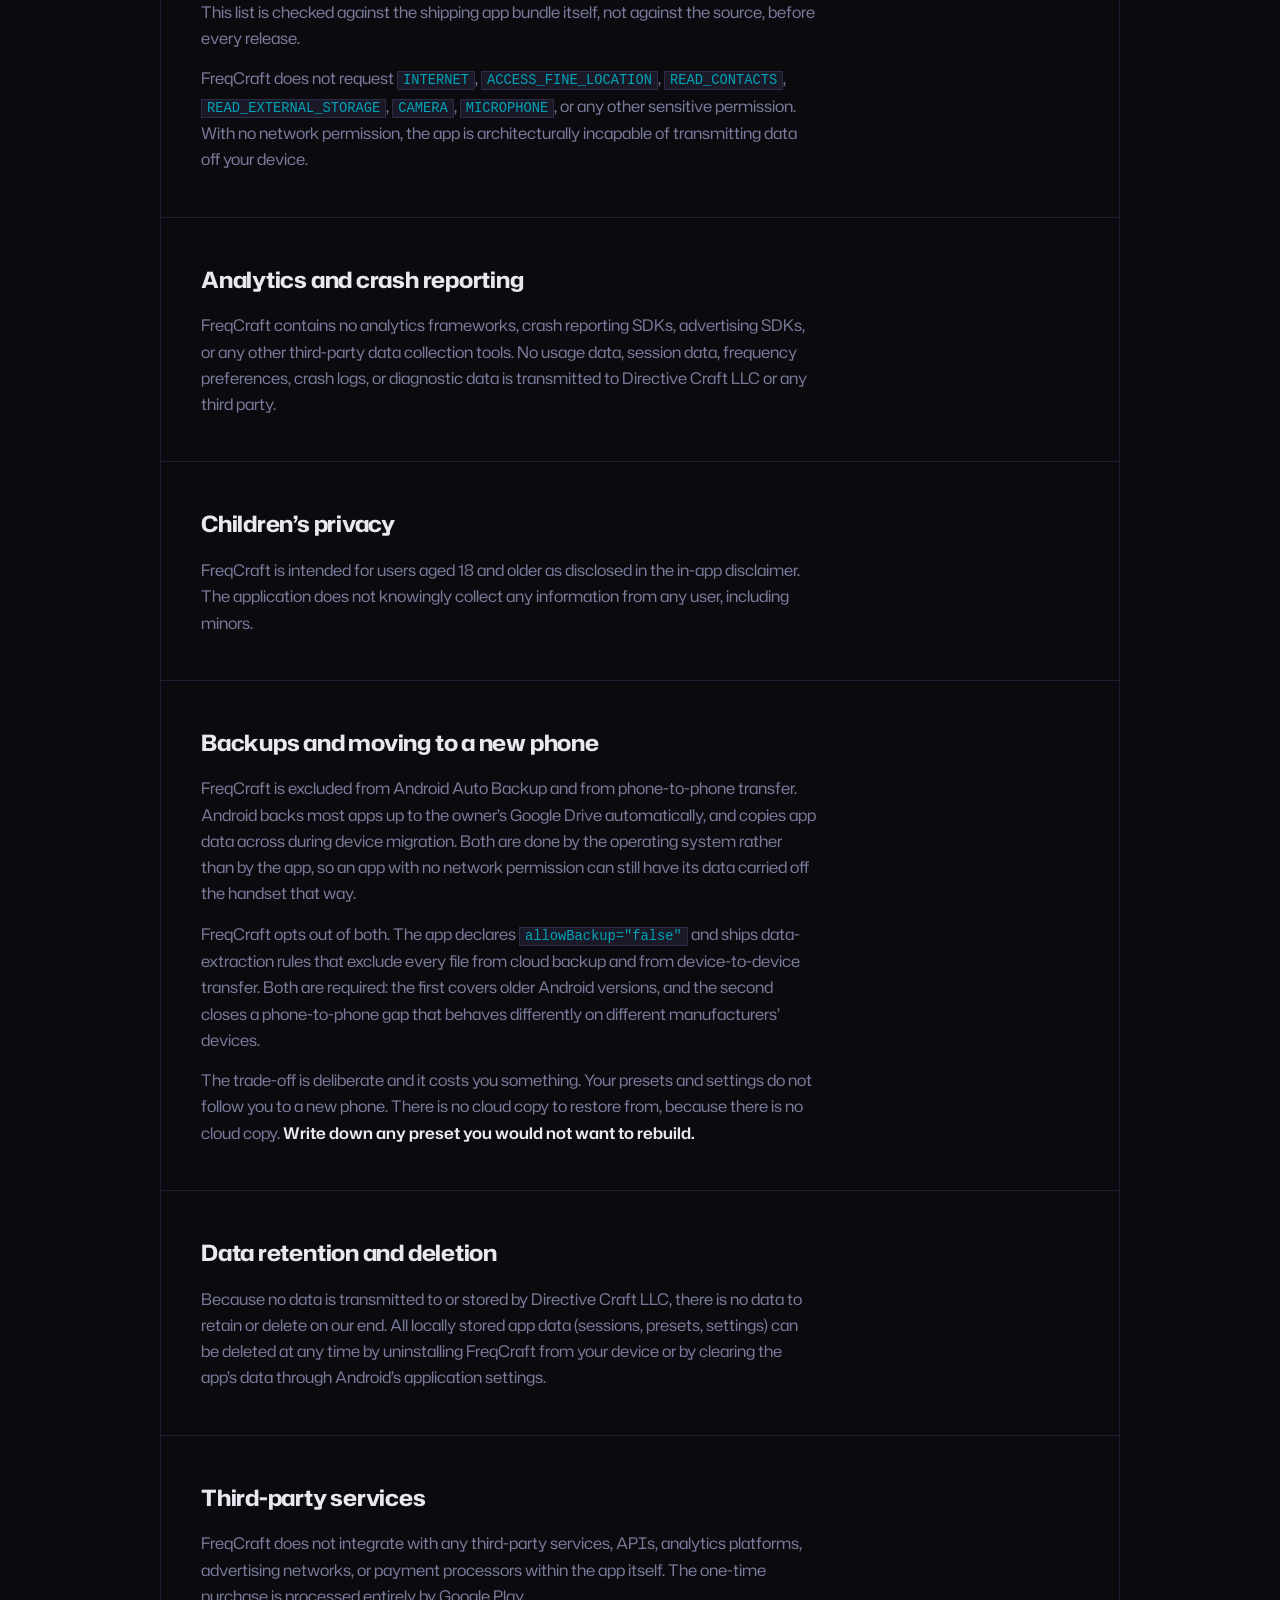
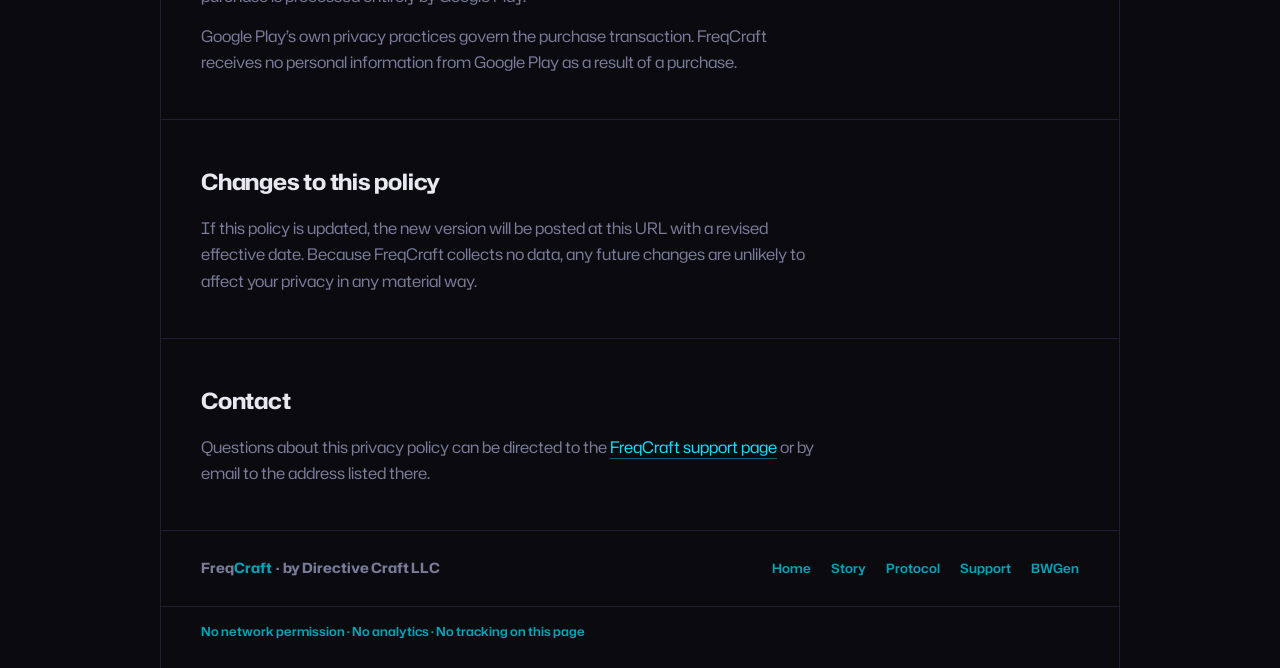
==== commit 40ba0c2c: "Restore the original cyan scheme, drop the hero readout, restore the feature graphic, complete the n" ====
--- a/privacy/index.html
+++ b/privacy/index.html
@@ -13,9 +13,9 @@
   <style>
     *, *::before, *::after { box-sizing: border-box; margin: 0; padding: 0; }
     :root {
-      --ground:#0B0B0C; --panel:#141416; --panel-2:#1B1B1E; --rule:#2C2C30; --rule-lit:#3C3C42;
-      --lit:#FFAA2B; --lit-dim:#CE9440; --ghost:#38332B; --live:#4FD98A; --alert:#FF6152;
-      --prose:#DAD6CD; --prose-dim:#9A968D;
+      --ground:#0A0A0F; --panel:#13131F; --panel-2:#191927; --rule:#1E1E32; --rule-lit:#2C2C48;
+      --lit:#00E5FF; --lit-dim:#00A3B8; --ghost:#3A3A5A; --live:#00E5FF; --alert:#FF6152;
+      --prose:#E8E8F0; --prose-dim:#7A7A9A;
       --seg14:'DSEG14',ui-monospace,monospace;
       --ui:'Hubot Sans',system-ui,-apple-system,'Segoe UI',Roboto,sans-serif;
       --mono:ui-monospace,'SF Mono','JetBrains Mono',Menlo,Consolas,monospace;
@@ -23,7 +23,7 @@
     }
     html { scroll-behavior:smooth; -webkit-text-size-adjust:100%; }
     body { background:var(--ground); color:var(--prose); font-family:var(--ui); font-size:16px; line-height:1.64; -webkit-font-smoothing:antialiased; overflow-x:hidden; }
-    ::selection { background:var(--lit); color:#0B0B0C; }
+    ::selection { background:var(--lit); color:#0A0A0F; }
     :focus-visible { outline:2px solid var(--live); outline-offset:2px; }
     * { scrollbar-color:var(--rule-lit) var(--ground); }
     a { color:var(--live); text-decoration:none; border-bottom:1px solid color-mix(in srgb,var(--live) 42%,transparent); transition:border-color .15s; }
@@ -84,7 +84,10 @@
       <a class="brand" href="/"><span class="mark">Freq<b>Craft</b></span></a>
       <nav class="topnav">
         <a href="/">Home</a>
+        <a href="/story/">Story</a>
+        <a href="/protocol/">Protocol</a>
         <a href="/support/">Support</a>
+        <a href="/alternatives/brainwave-generator">BWGen</a>
         <a class="play" href="https://play.google.com/store/apps/details?id=com.directivecraft.freqcraft" target="_blank" rel="noopener noreferrer">Get it &rsaquo;</a>
       </nav>
     </div>
@@ -178,6 +181,7 @@
       <nav>
         <a href="/">Home</a>
         <a href="/story/">Story</a>
+        <a href="/protocol/">Protocol</a>
         <a href="/support/">Support</a>
         <a href="/alternatives/brainwave-generator">BWGen</a>
       </nav>
--- a/assets/fonts.css
+++ b/assets/fonts.css
@@ -1,43 +1,19 @@
 /* ── FreqCraft — Seven-Segment Panel ───────────────────────── */
 
-/* Segment displays (DSEG, SIL OFL 1.1 — keshikan/DSEG) */
+/* Segment displays — DSEG (SIL OFL 1.1, keshikan/DSEG) */
+@font-face { font-family:'DSEG7';  font-style:normal; font-weight:400; font-display:block; src:url(fonts/DSEG7Classic-Regular.woff2) format('woff2'); }
+@font-face { font-family:'DSEG7';  font-style:normal; font-weight:700; font-display:block; src:url(fonts/DSEG7Classic-Bold.woff2) format('woff2'); }
+@font-face { font-family:'DSEG14'; font-style:normal; font-weight:400; font-display:block; src:url(fonts/DSEG14Classic-Regular.woff2) format('woff2'); }
+@font-face { font-family:'DSEG14'; font-style:normal; font-weight:700; font-display:block; src:url(fonts/DSEG14Classic-Bold.woff2) format('woff2'); }
+
+/* Prose / UI — Hubot Sans (SIL OFL 1.1, GitHub) */
 @font-face {
-  font-family: 'DSEG7';
-  font-style: normal;
-  font-weight: 400;
-  font-display: block;
-  src: url(fonts/DSEG7Classic-Regular.woff2) format('woff2');
-}
-@font-face {
-  font-family: 'DSEG7';
-  font-style: normal;
-  font-weight: 700;
-  font-display: block;
-  src: url(fonts/DSEG7Classic-Bold.woff2) format('woff2');
-}
-@font-face {
-  font-family: 'DSEG14';
-  font-style: normal;
-  font-weight: 400;
-  font-display: block;
-  src: url(fonts/DSEG14Classic-Regular.woff2) format('woff2');
-}
-@font-face {
-  font-family: 'DSEG14';
-  font-style: normal;
-  font-weight: 700;
-  font-display: block;
-  src: url(fonts/DSEG14Classic-Bold.woff2) format('woff2');
+  font-family:'Hubot Sans';
+  font-style:normal;
+  font-weight:400 700;
+  font-display:swap;
+  src:url(fonts/HubotSans-var.woff2) format('woff2');
+  unicode-range:U+0000-00FF, U+0131, U+0152-0153, U+02BB-02BC, U+02C6, U+02DA, U+02DC, U+0304, U+0308, U+0329, U+2000-206F, U+20AC, U+2122, U+2191, U+2193, U+2212, U+2215, U+FEFF, U+FFFD;
 }
 
-/* Prose / UI — Hubot Sans (SIL OFL 1.1 — GitHub) */
-@font-face {
-  font-family: 'Hubot Sans';
-  font-style: normal;
-  font-weight: 400 700;
-  font-display: swap;
-  src: url(fonts/HubotSans-var.woff2) format('woff2');
-  unicode-range: U+0000-00FF, U+0131, U+0152-0153, U+02BB-02BC, U+02C6, U+02DA, U+02DC, U+0304, U+0308, U+0329, U+2000-206F, U+20AC, U+2122, U+2191, U+2193, U+2212, U+2215, U+FEFF, U+FFFD;
-}
-
-/* Monospace for /protocol code + tables: system stack, no download. */
+/* Monospace for /protocol code: system stack, no download. */
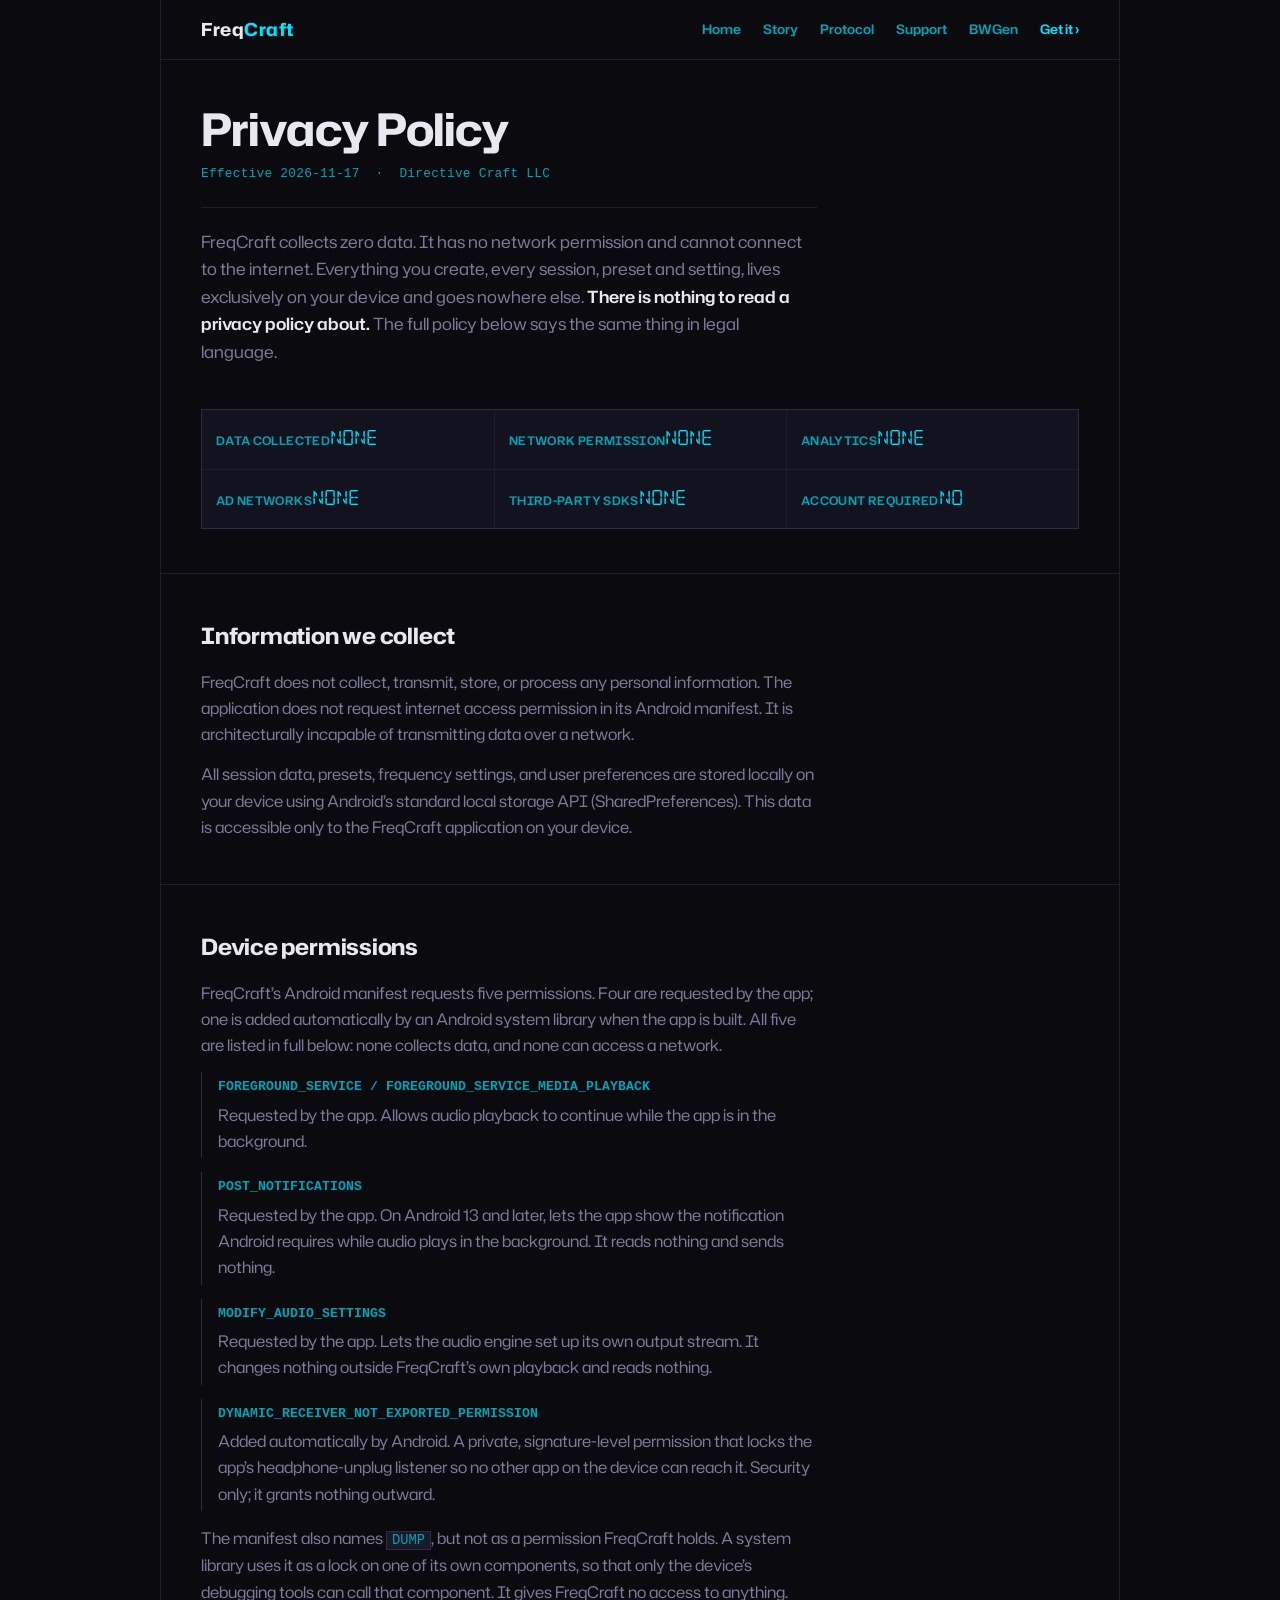
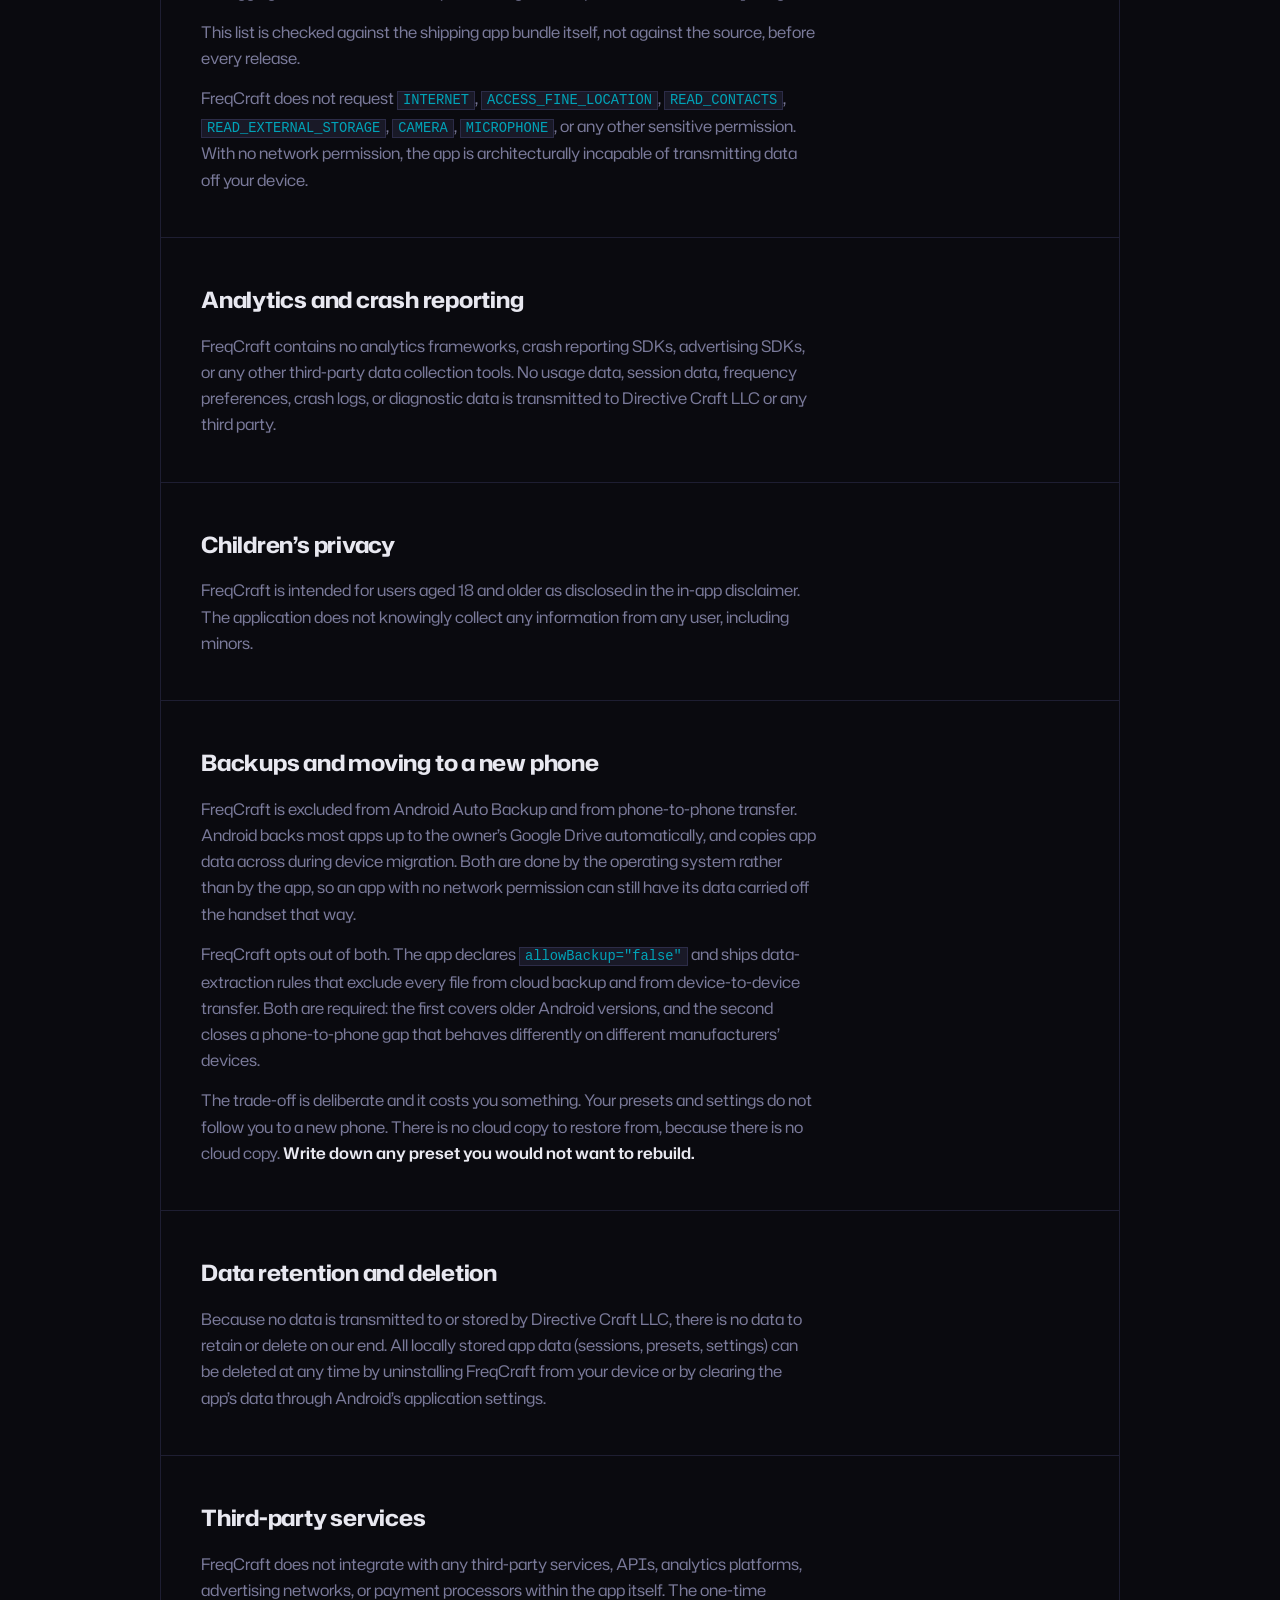
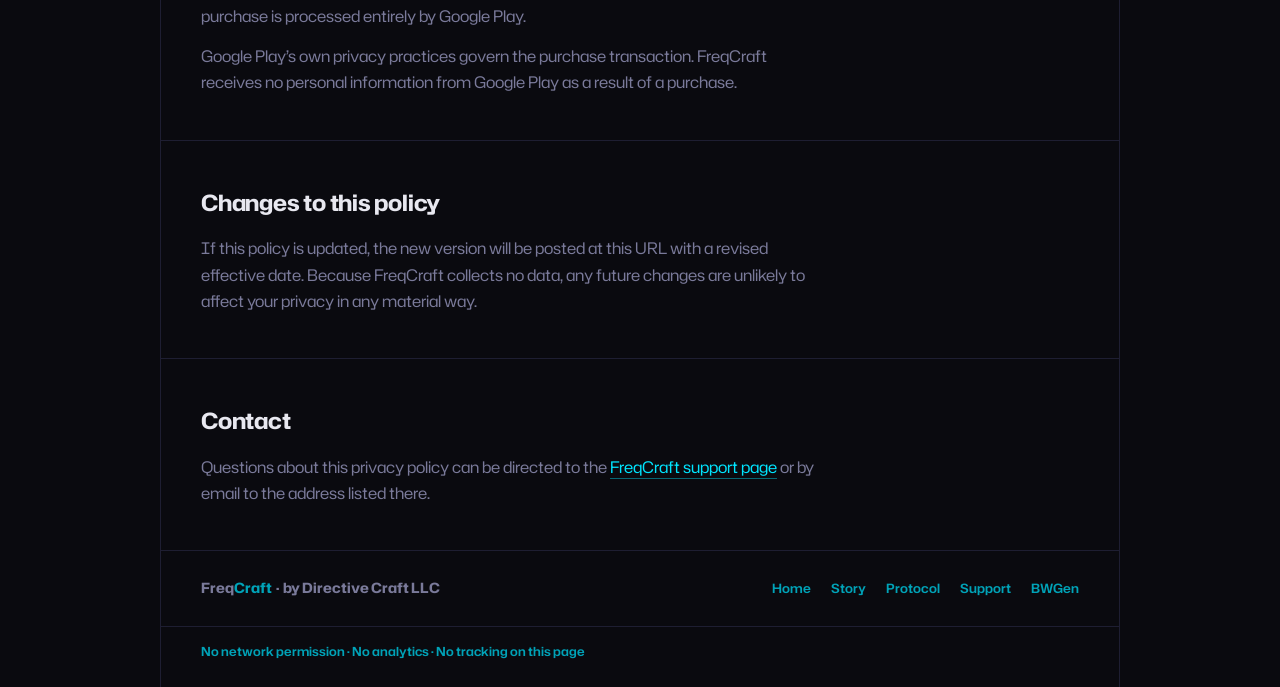
==== commit 6b02f1d6: "FreqCraft 1.2.0: per-voice mode, drift, live readout, guide, restore; privacy permissions match the " ====
--- a/privacy/index.html
+++ b/privacy/index.html
@@ -96,7 +96,7 @@
   <main class="rack">
     <section class="bay">
       <h1>Privacy Policy</h1>
-      <p class="eff">Effective 2026-06-01 &nbsp;·&nbsp; Directive Craft LLC</p>
+      <p class="eff">Effective 2026-11-17 &nbsp;·&nbsp; Directive Craft LLC</p>
       <p class="lead">
         FreqCraft collects zero data. It has no network permission and cannot connect to the
         internet. Everything you create, every session, preset and setting, lives exclusively on
@@ -124,14 +124,14 @@
 
     <section class="bay pol">
       <h2>Device permissions</h2>
-      <p>FreqCraft&rsquo;s Android manifest contains four permissions. Two are requested by the app; two are added automatically by Android system libraries when the app is built. All four are listed in full below: none collects data, and none can access a network.</p>
+      <p>FreqCraft&rsquo;s Android manifest requests five permissions. Four are requested by the app; one is added automatically by an Android system library when the app is built. All five are listed in full below: none collects data, and none can access a network.</p>
       <ul class="perms">
         <li><b>FOREGROUND_SERVICE / FOREGROUND_SERVICE_MEDIA_PLAYBACK</b> Requested by the app. Allows audio playback to continue while the app is in the background.</li>
+        <li><b>POST_NOTIFICATIONS</b> Requested by the app. On Android 13 and later, lets the app show the notification Android requires while audio plays in the background. It reads nothing and sends nothing.</li>
+        <li><b>MODIFY_AUDIO_SETTINGS</b> Requested by the app. Lets the audio engine set up its own output stream. It changes nothing outside FreqCraft&rsquo;s own playback and reads nothing.</li>
         <li><b>DYNAMIC_RECEIVER_NOT_EXPORTED_PERMISSION</b> Added automatically by Android. A private, signature-level permission that locks the app&rsquo;s headphone-unplug listener so no other app on the device can reach it. Security only; it grants nothing outward.</li>
-        <li><b>MODIFY_AUDIO_SETTINGS</b> Requested by the app. Lets the audio engine set up its own output stream. It changes nothing outside FreqCraft&rsquo;s own playback and reads nothing.</li>
-        <li><b>CHECK_LICENSE</b> Added automatically by a Google Play system library. Lets the app confirm its own Play licensing status. Collects no personal data.</li>
-        <li><b>DUMP</b> Added automatically by a system library. Allows diagnostic output to the device&rsquo;s own log. It is not usable by FreqCraft to read other apps, and nothing is transmitted.</li>
       </ul>
+      <p>The manifest also names <code>DUMP</code>, but not as a permission FreqCraft holds. A system library uses it as a lock on one of its own components, so that only the device&rsquo;s debugging tools can call that component. It gives FreqCraft no access to anything.</p>
       <p>This list is checked against the shipping app bundle itself, not against the source, before every release.</p>
       <p>FreqCraft does not request <code>INTERNET</code>, <code>ACCESS_FINE_LOCATION</code>, <code>READ_CONTACTS</code>, <code>READ_EXTERNAL_STORAGE</code>, <code>CAMERA</code>, <code>MICROPHONE</code>, or any other sensitive permission. With no network permission, the app is architecturally incapable of transmitting data off your device.</p>
     </section>
